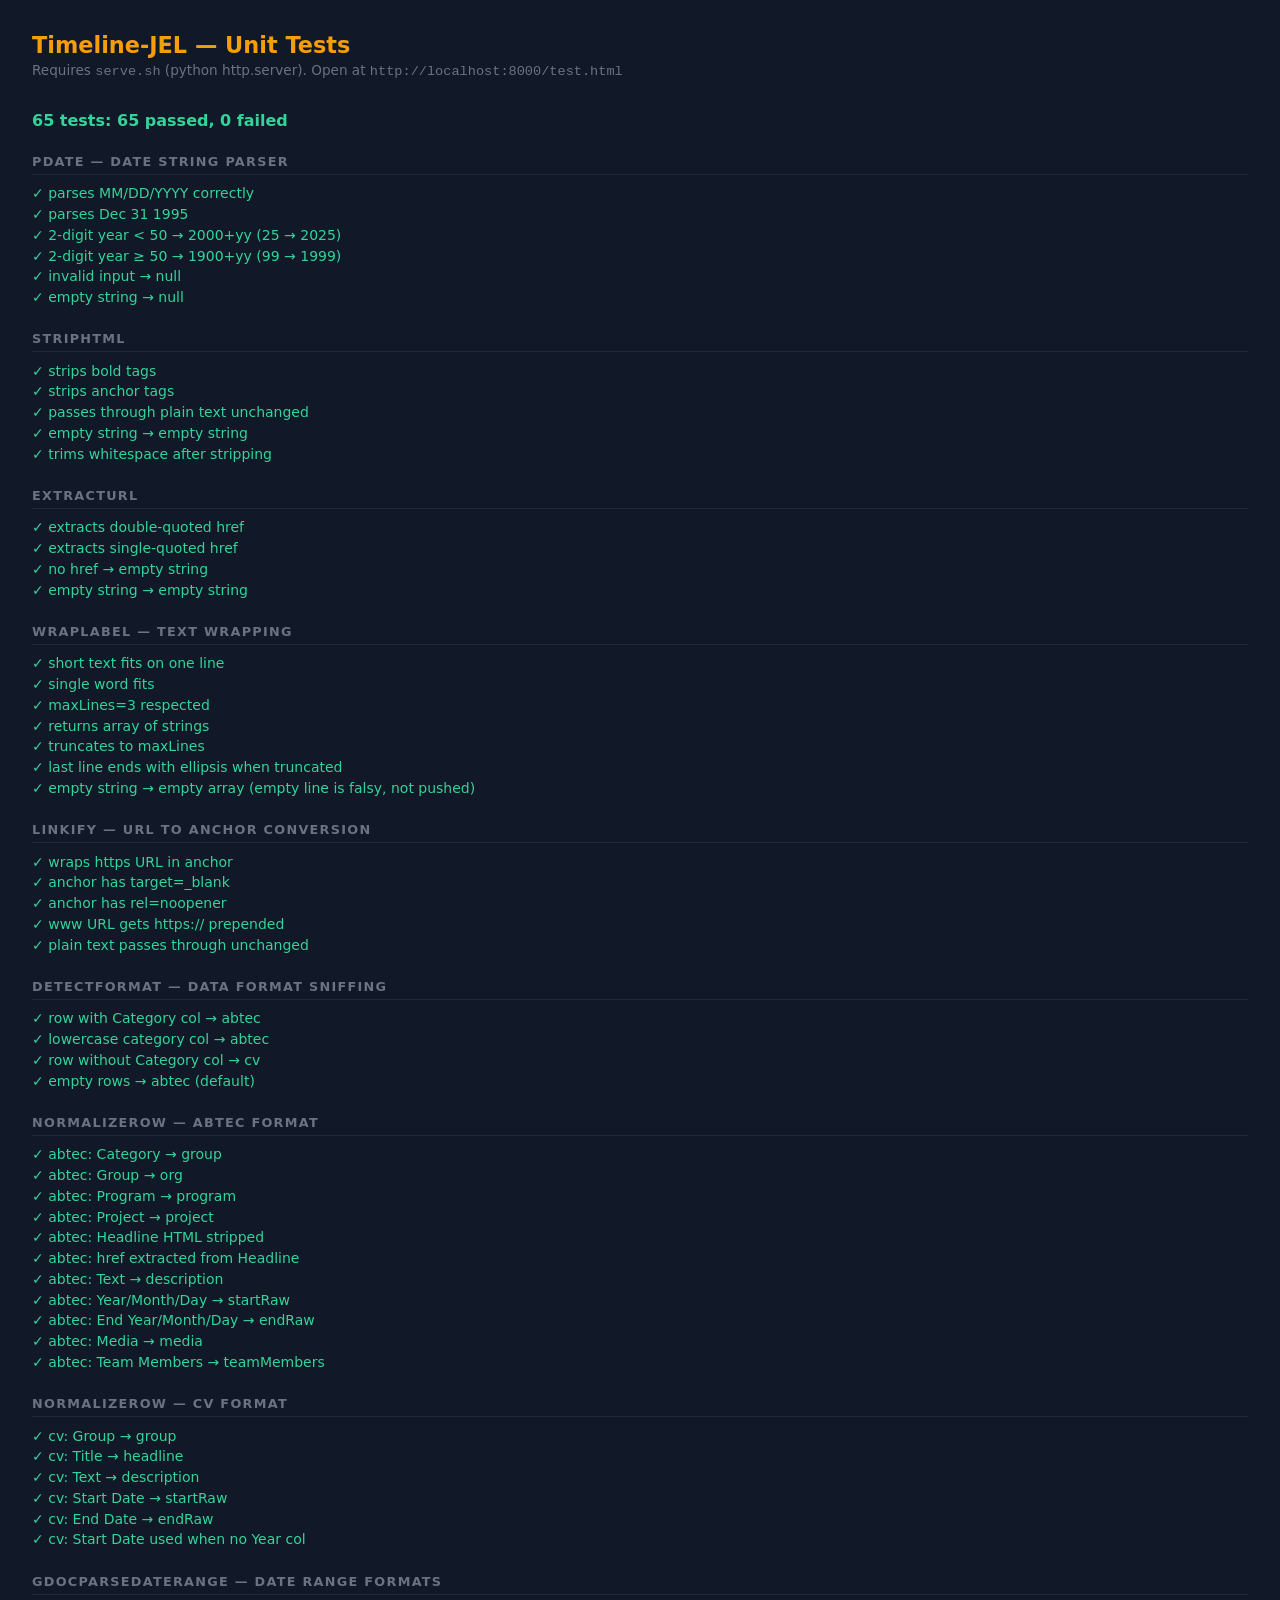
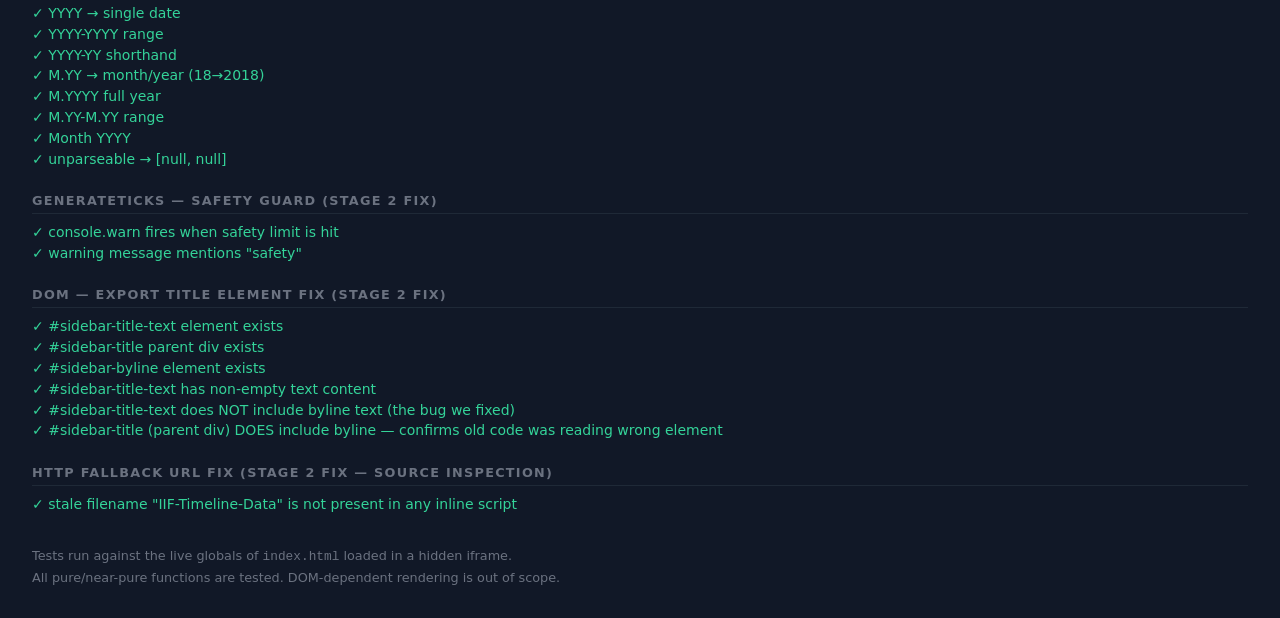
==== test.html @ da930ca3 "Add unit test suite (test.html) — 65 tests, all passing Tests cover: pDate, stripHtml, extractUrl, w" ====
<!DOCTYPE html>
<html lang="en">
<head>
<meta charset="UTF-8">
<meta name="viewport" content="width=device-width, initial-scale=1.0">
<title>Timeline-JEL Tests</title>
<style>
* { box-sizing: border-box; margin: 0; padding: 0; }
body { font-family: system-ui, sans-serif; background: #111827; color: #e5e7eb; padding: 2rem; }
h1 { font-size: 1.4rem; color: #f59e0b; margin-bottom: 0.25rem; }
.subtitle { font-size: 0.85rem; color: #6b7280; margin-bottom: 2rem; }
#status { font-size: 1rem; color: #9ca3af; margin-bottom: 1.5rem; }
#status.done-pass { color: #34d399; font-weight: 600; }
#status.done-fail { color: #f87171; font-weight: 600; }

h2 { font-size: 0.8rem; text-transform: uppercase; letter-spacing: 0.1em;
     color: #6b7280; margin: 1.5rem 0 0.5rem; border-bottom: 1px solid #1f2937; padding-bottom: 0.3rem; }

.pass { color: #34d399; font-size: 0.875rem; padding: 0.15rem 0; }
.pass::before { content: '✓  '; }
.fail { color: #f87171; font-size: 0.875rem; padding: 0.15rem 0; font-weight: 600; }
.fail::before { content: '✗  '; }
.fail-detail { color: #fca5a5; font-size: 0.775rem; padding: 0.1rem 0 0.1rem 1.5rem; font-family: monospace; }

#note { font-size: 0.8rem; color: #6b7280; margin-top: 2rem; line-height: 1.6; }
</style>
</head>
<body>
<h1>Timeline-JEL — Unit Tests</h1>
<p class="subtitle">Requires <code>serve.sh</code> (python http.server). Open at <code>http://localhost:8000/test.html</code></p>
<div id="status">Loading app in iframe…</div>
<div id="results"></div>
<p id="note">
  Tests run against the live globals of <code>index.html</code> loaded in a hidden iframe.<br>
  All pure/near-pure functions are tested. DOM-dependent rendering is out of scope.
</p>

<!-- Hidden iframe: loads the full app so we can call its global functions -->
<iframe id="app-frame" src="index.html" style="display:none" title="app under test"></iframe>

<script>
// ── Test runner ────────────────────────────────────────────────────────────

let passed = 0, failed = 0;
const results = document.getElementById('results');
const statusEl = document.getElementById('status');
let currentSection = null;

function section(title) {
  const el = document.createElement('h2');
  el.textContent = title;
  results.appendChild(el);
  currentSection = title;
}

function pass(label) {
  passed++;
  const el = document.createElement('div');
  el.className = 'pass';
  el.textContent = label;
  results.appendChild(el);
}

function fail(label, got, expected) {
  failed++;
  const el = document.createElement('div');
  el.className = 'fail';
  el.textContent = label;
  results.appendChild(el);
  if (got !== undefined || expected !== undefined) {
    const detail = document.createElement('div');
    detail.className = 'fail-detail';
    detail.textContent = `got: ${JSON.stringify(got)}   expected: ${JSON.stringify(expected)}`;
    results.appendChild(detail);
  }
}

function assert(condition, label, got, expected) {
  if (condition) pass(label);
  else fail(label, got, expected);
}

function eq(a, b) {
  return JSON.stringify(a) === JSON.stringify(b);
}

// ── Tests ─────────────────────────────────────────────────────────────────

function runTests(fw) {
  // const-declared functions don't attach to window; retrieve via eval in iframe scope
  const stripHtml  = fw.eval('stripHtml');
  const extractUrl = fw.eval('extractUrl');

  // ── pDate ───────────────────────────────────────────────────────────────
  section('pDate — date string parser');

  let d;

  d = fw.pDate('1/15/2020');
  assert(d instanceof fw.Date && d.getFullYear() === 2020 && d.getMonth() === 0 && d.getDate() === 15,
    'parses MM/DD/YYYY correctly', [d?.getFullYear(), d?.getMonth(), d?.getDate()], [2020, 0, 15]);

  d = fw.pDate('12/31/1995');
  assert(d instanceof fw.Date && d.getFullYear() === 1995 && d.getMonth() === 11 && d.getDate() === 31,
    'parses Dec 31 1995', [d?.getFullYear(), d?.getMonth(), d?.getDate()], [1995, 11, 31]);

  d = fw.pDate('3/5/25');
  assert(d instanceof fw.Date && d.getFullYear() === 2025,
    '2-digit year < 50 → 2000+yy (25 → 2025)', d?.getFullYear(), 2025);

  d = fw.pDate('3/5/99');
  assert(d instanceof fw.Date && d.getFullYear() === 1999,
    '2-digit year ≥ 50 → 1900+yy (99 → 1999)', d?.getFullYear(), 1999);

  d = fw.pDate('not-a-date');
  assert(d === null, 'invalid input → null', d, null);

  d = fw.pDate('');
  assert(d === null, 'empty string → null', d, null);

  // ── stripHtml ────────────────────────────────────────────────────────────
  section('stripHtml');

  assert(stripHtml('<b>bold</b>') === 'bold',
    'strips bold tags', stripHtml('<b>bold</b>'), 'bold');

  assert(stripHtml('<a href="http://x.com">link</a>') === 'link',
    'strips anchor tags', stripHtml('<a href="http://x.com">link</a>'), 'link');

  assert(stripHtml('plain text') === 'plain text',
    'passes through plain text unchanged');

  assert(stripHtml('') === '',
    'empty string → empty string');

  assert(stripHtml('<p>  hello  </p>') === 'hello',
    'trims whitespace after stripping');

  // ── extractUrl ───────────────────────────────────────────────────────────
  section('extractUrl');

  assert(extractUrl('<a href="https://example.com">link</a>') === 'https://example.com',
    'extracts double-quoted href');

  assert(extractUrl("<a href='https://example.org'>link</a>") === 'https://example.org',
    'extracts single-quoted href');

  assert(extractUrl('plain text no link') === '',
    'no href → empty string');

  assert(extractUrl('') === '',
    'empty string → empty string');

  // ── wrapLabel ────────────────────────────────────────────────────────────
  section('wrapLabel — text wrapping');

  assert(eq(fw.wrapLabel('Hello World', 20, 3), ['Hello World']),
    'short text fits on one line');

  assert(eq(fw.wrapLabel('Hello', 10, 3), ['Hello']),
    'single word fits');

  let lines = fw.wrapLabel('one two three four', 7, 3);
  assert(lines.length <= 3, 'maxLines=3 respected');
  assert(typeof lines[0] === 'string', 'returns array of strings');

  // 3-word string, tight maxChars — forces wrap at maxLines and adds ellipsis
  lines = fw.wrapLabel('a b c d e f', 3, 2);
  assert(lines.length === 2, 'truncates to maxLines');
  assert(lines[lines.length - 1].endsWith('…'), 'last line ends with ellipsis when truncated',
    lines[lines.length - 1], '(should end with …)');

  assert(eq(fw.wrapLabel('', 10, 3), []),
    'empty string → empty array (empty line is falsy, not pushed)');

  // ── linkify ──────────────────────────────────────────────────────────────
  section('linkify — URL to anchor conversion');

  let linked;

  linked = fw.linkify('see https://example.com here');
  assert(linked.includes('<a href="https://example.com"'), 'wraps https URL in anchor');
  assert(linked.includes('target="_blank"'), 'anchor has target=_blank');
  assert(linked.includes('rel="noopener"'), 'anchor has rel=noopener');

  linked = fw.linkify('visit www.example.com today');
  assert(linked.includes('<a href="https://www.example.com"'), 'www URL gets https:// prepended');

  linked = fw.linkify('no links here at all');
  assert(linked === 'no links here at all', 'plain text passes through unchanged');

  // ── detectFormat ─────────────────────────────────────────────────────────
  section('detectFormat — data format sniffing');

  assert(fw.detectFormat([{ Category: 'Research', Group: 'AbTeC' }]) === 'abtec',
    'row with Category col → abtec');

  assert(fw.detectFormat([{ category: 'Art' }]) === 'abtec',
    'lowercase category col → abtec');

  assert(fw.detectFormat([{ Title: 'Paper', Group: 'RC' }]) === 'cv',
    'row without Category col → cv');

  assert(fw.detectFormat([]) === 'abtec',
    'empty rows → abtec (default)');

  // ── normalizeRow (abtec) ─────────────────────────────────────────────────
  section('normalizeRow — abtec format');

  const abtecRow = {
    Category:   'Art & Technology',
    Group:      'AbTeC',
    Program:    'SSHRC',
    Project:    'PoEMM',
    Headline:   '<a href="https://poemm.net">PoEMM Launch</a>',
    Text:       'A series of poems',
    Year:       '2012',
    Month:      '6',
    Day:        '15',
    'End Year': '2014',
    'End Month':'12',
    'End Day':  '31',
    Media:      'https://youtube.com/watch?v=abc',
    'Team Members': 'PI: Jason Lewis; RA: Bruno Nadeau',
  };
  const aN = fw.normalizeRow(abtecRow, 'abtec');

  assert(aN.group === 'Art & Technology', 'abtec: Category → group', aN.group, 'Art & Technology');
  assert(aN.org   === 'AbTeC',            'abtec: Group → org',     aN.org,   'AbTeC');
  assert(aN.program === 'SSHRC',          'abtec: Program → program', aN.program, 'SSHRC');
  assert(aN.project === 'PoEMM',          'abtec: Project → project', aN.project, 'PoEMM');
  assert(aN.headline === 'PoEMM Launch',  'abtec: Headline HTML stripped', aN.headline, 'PoEMM Launch');
  assert(aN.headlineUrl === 'https://poemm.net', 'abtec: href extracted from Headline', aN.headlineUrl, 'https://poemm.net');
  assert(aN.description === 'A series of poems', 'abtec: Text → description', aN.description, 'A series of poems');
  assert(aN.startRaw === '6/15/2012',  'abtec: Year/Month/Day → startRaw', aN.startRaw, '6/15/2012');
  assert(aN.endRaw   === '12/31/2014', 'abtec: End Year/Month/Day → endRaw', aN.endRaw, '12/31/2014');
  assert(aN.media === 'https://youtube.com/watch?v=abc', 'abtec: Media → media', aN.media, 'https://youtube.com/watch?v=abc');
  assert(aN.teamMembers === 'PI: Jason Lewis; RA: Bruno Nadeau', 'abtec: Team Members → teamMembers');

  // ── normalizeRow (cv) ────────────────────────────────────────────────────
  section('normalizeRow — cv format');

  const cvRow = {
    Group:  'Research-Creation',
    Title:  'My Paper',
    Text:   'An abstract',
    'Start Date': '3/1/2018',
    'End Date':   '3/15/2018',
  };
  const cN = fw.normalizeRow(cvRow, 'cv');

  assert(cN.group === 'Research-Creation', 'cv: Group → group',    cN.group, 'Research-Creation');
  assert(cN.headline === 'My Paper',       'cv: Title → headline', cN.headline, 'My Paper');
  assert(cN.description === 'An abstract', 'cv: Text → description', cN.description, 'An abstract');
  assert(cN.startRaw === '3/1/2018',  'cv: Start Date → startRaw', cN.startRaw, '3/1/2018');
  assert(cN.endRaw   === '3/15/2018', 'cv: End Date → endRaw',     cN.endRaw, '3/15/2018');

  // missing Year col: should fall through to Start Date
  const cvRow2 = { Group: 'Teaching', Title: 'Course', 'Start Date': '9/1/2019' };
  const cN2 = fw.normalizeRow(cvRow2, 'cv');
  assert(cN2.startRaw === '9/1/2019', 'cv: Start Date used when no Year col');

  // ── gdocParseDateRange ───────────────────────────────────────────────────
  section('gdocParseDateRange — date range formats');

  let dr;

  dr = fw.gdocParseDateRange('2020');
  assert(eq(dr, ['01/01/2020', '01/01/2020']), 'YYYY → single date', dr, ['01/01/2020', '01/01/2020']);

  dr = fw.gdocParseDateRange('2019-2021');
  assert(eq(dr, ['01/01/2019', '01/01/2021']), 'YYYY-YYYY range', dr, ['01/01/2019', '01/01/2021']);

  dr = fw.gdocParseDateRange('2019-21');
  assert(eq(dr, ['01/01/2019', '06/30/2021']), 'YYYY-YY shorthand', dr, ['01/01/2019', '06/30/2021']);

  dr = fw.gdocParseDateRange('9.18');
  assert(eq(dr, ['09/01/2018', '09/01/2018']), 'M.YY → month/year (18→2018)', dr, ['09/01/2018', '09/01/2018']);

  dr = fw.gdocParseDateRange('9.2018');
  assert(eq(dr, ['09/01/2018', '09/01/2018']), 'M.YYYY full year', dr, ['09/01/2018', '09/01/2018']);

  dr = fw.gdocParseDateRange('9.18-12.20');
  assert(eq(dr, ['09/01/2018', '12/01/2020']), 'M.YY-M.YY range', dr, ['09/01/2018', '12/01/2020']);

  dr = fw.gdocParseDateRange('January 2020');
  assert(eq(dr, ['01/01/2020', '01/01/2020']), 'Month YYYY', dr, ['01/01/2020', '01/01/2020']);

  dr = fw.gdocParseDateRange('garbage-xyz-!!');
  assert(eq(dr, [null, null]), 'unparseable → [null, null]', dr, [null, null]);

  // ── generateTicks safety guard ───────────────────────────────────────────
  section('generateTicks — safety guard (Stage 2 fix)');

  const warns = [];
  const origWarn = fw.console.warn;
  fw.console.warn = (...args) => { warns.push(args.join(' ')); origWarn.apply(fw.console, args); };

  // addFn that never advances → will hit the 800-iteration limit
  const frozenFn = d => d;
  const start = new Date('2020-01-01').getTime();
  const end   = new Date('2020-12-31').getTime();
  fw.generateTicks(frozenFn, start, end);

  fw.console.warn = origWarn; // restore

  assert(warns.length > 0, 'console.warn fires when safety limit is hit');
  assert(warns[0].includes('safety'), 'warning message mentions "safety"', warns[0], '(should include "safety")');

  // ── DOM — export title fix (Stage 2 fix) ─────────────────────────────────
  section('DOM — export title element fix (Stage 2 fix)');

  const titleTextEl  = fw.document.getElementById('sidebar-title-text');
  const titleDivEl   = fw.document.getElementById('sidebar-title');
  const bylineEl     = fw.document.getElementById('sidebar-byline');

  assert(titleTextEl !== null, '#sidebar-title-text element exists');
  assert(titleDivEl  !== null, '#sidebar-title parent div exists');
  assert(bylineEl    !== null, '#sidebar-byline element exists');

  const titleOnly  = titleTextEl?.textContent?.trim() ?? '';
  const titleFull  = titleDivEl?.textContent?.trim() ?? '';
  const bylineText = bylineEl?.textContent?.trim() ?? '';

  assert(titleOnly.length > 0, '#sidebar-title-text has non-empty text content', titleOnly, '(non-empty)');
  assert(!titleOnly.includes(bylineText) || bylineText === '',
    '#sidebar-title-text does NOT include byline text (the bug we fixed)',
    titleOnly, '(should not contain: ' + bylineText + ')');
  assert(titleFull.includes(bylineText),
    '#sidebar-title (parent div) DOES include byline — confirms old code was reading wrong element',
    titleFull, '(should contain: ' + bylineText + ')');

  // ── HTTP fallback URL (Stage 2 fix — checked in source) ─────────────────
  section('HTTP fallback URL fix (Stage 2 fix — source inspection)');

  // We can't trigger the fetch without a matching xlsx file, but we can verify
  // the stale filename is gone by inspecting the page's own script source.
  const scripts = Array.from(fw.document.querySelectorAll('script'));
  const inlineScript = scripts.find(s => s.textContent.includes('IIF-Timeline-Data'));
  assert(inlineScript === undefined,
    'stale filename "IIF-Timeline-Data" is not present in any inline script',
    inlineScript ? 'FOUND (bug still present)' : undefined, undefined);

  // ── Summary ───────────────────────────────────────────────────────────────
  const total = passed + failed;
  statusEl.textContent = `${total} tests: ${passed} passed, ${failed} failed`;
  statusEl.className = failed > 0 ? 'done-fail' : 'done-pass';
}

// ── Boot ──────────────────────────────────────────────────────────────────
document.getElementById('app-frame').addEventListener('load', () => {
  const fw = document.getElementById('app-frame').contentWindow;
  try {
    runTests(fw);
  } catch (err) {
    statusEl.textContent = 'Test runner error: ' + err.message;
    statusEl.className = 'done-fail';
    const el = document.createElement('div');
    el.className = 'fail';
    el.textContent = 'Unexpected error: ' + err.message;
    results.appendChild(el);
    console.error(err);
  }
});
</script>
</body>
</html>
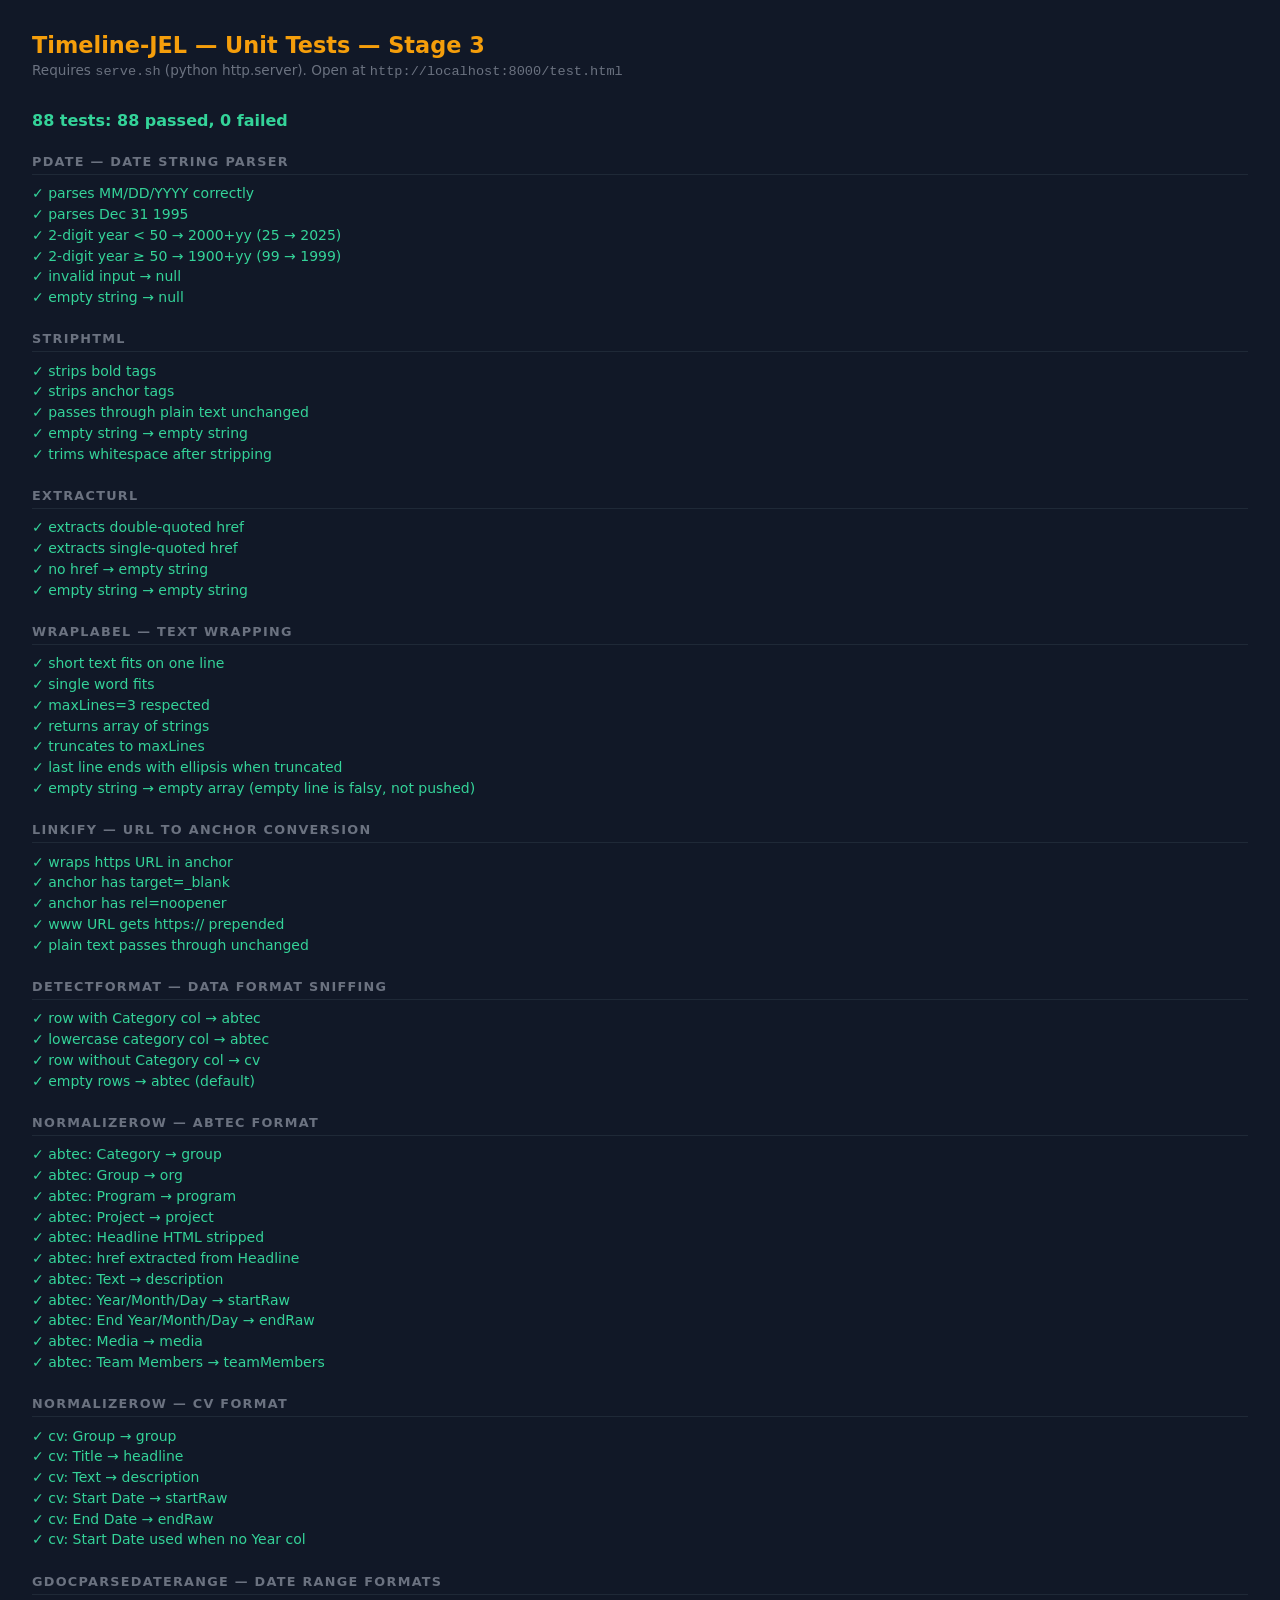
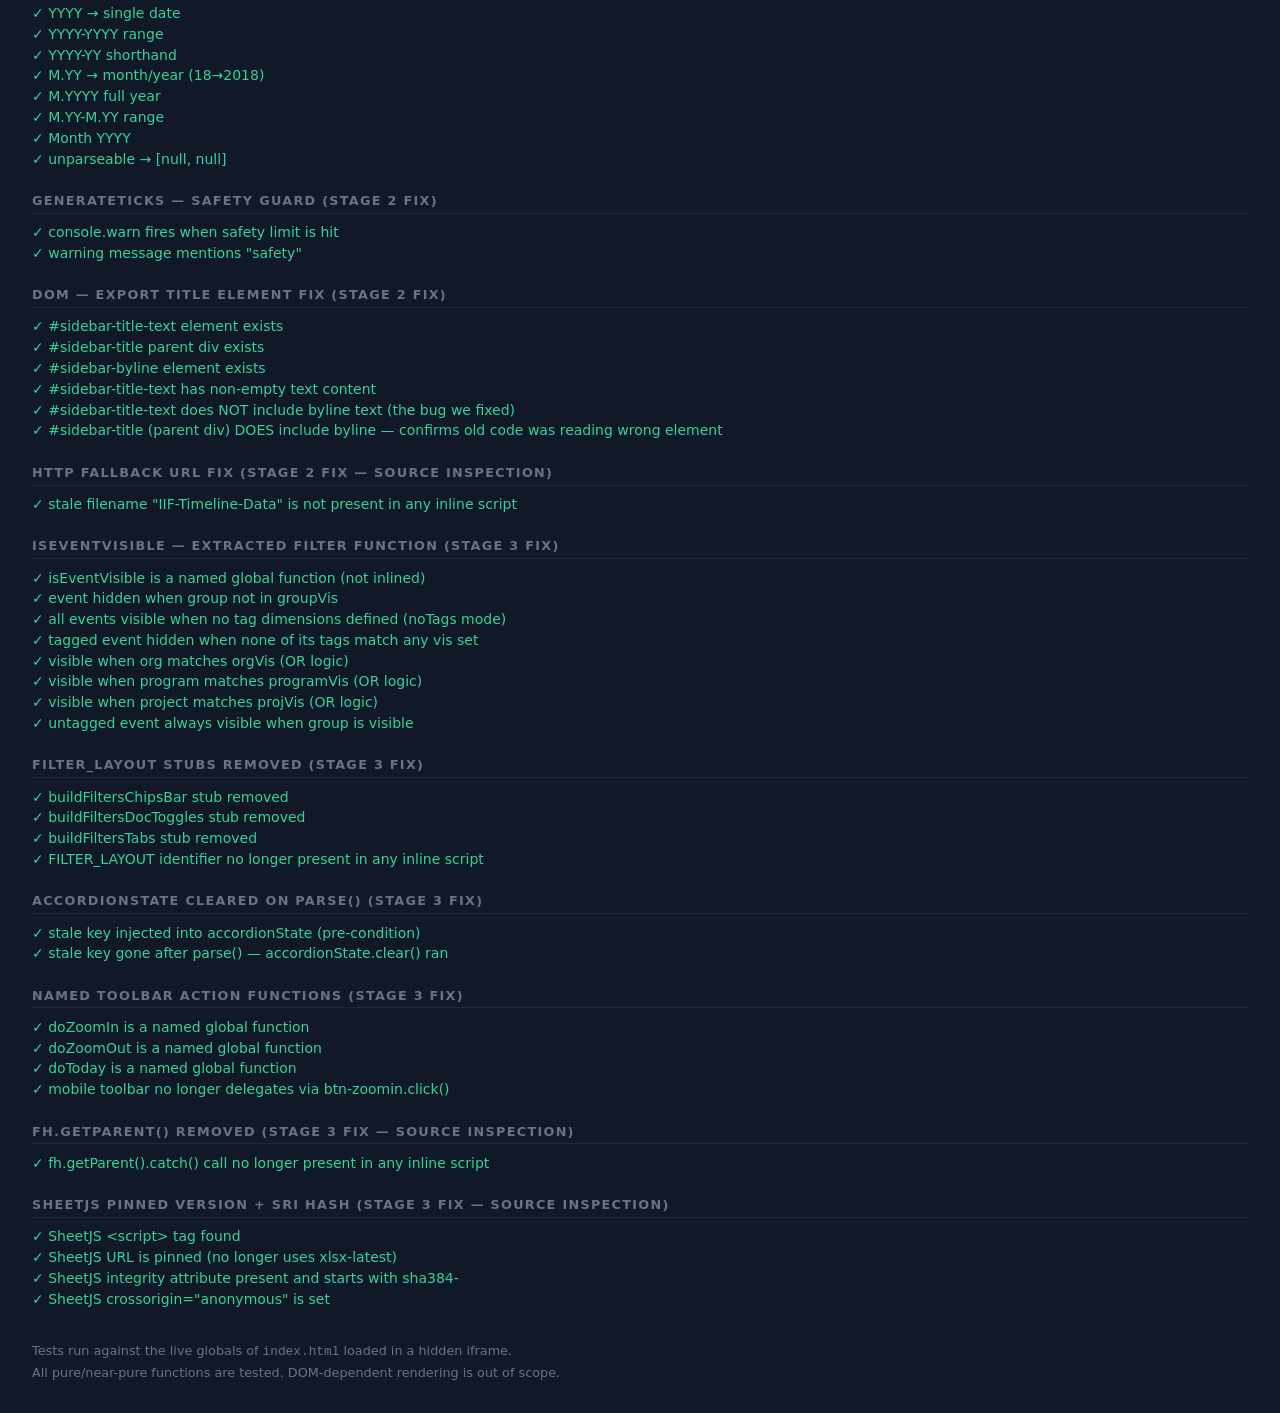
==== commit b575b873: "Apply Stage 3 refactor fixes — 6 items, 88 tests all passing - #7  Extract isEventVisible() — replac" ====
--- a/test.html
+++ b/test.html
@@ -3,7 +3,7 @@
 <head>
 <meta charset="UTF-8">
 <meta name="viewport" content="width=device-width, initial-scale=1.0">
-<title>Timeline-JEL Tests</title>
+<title>Timeline-JEL — Unit Tests — Stage 3</title>
 <style>
 * { box-sizing: border-box; margin: 0; padding: 0; }
 body { font-family: system-ui, sans-serif; background: #111827; color: #e5e7eb; padding: 2rem; }
@@ -26,7 +26,7 @@
 </style>
 </head>
 <body>
-<h1>Timeline-JEL — Unit Tests</h1>
+<h1>Timeline-JEL — Unit Tests — Stage 3</h1>
 <p class="subtitle">Requires <code>serve.sh</code> (python http.server). Open at <code>http://localhost:8000/test.html</code></p>
 <div id="status">Loading app in iframe…</div>
 <div id="results"></div>
@@ -340,6 +340,119 @@
   assert(inlineScript === undefined,
     'stale filename "IIF-Timeline-Data" is not present in any inline script',
     inlineScript ? 'FOUND (bug still present)' : undefined, undefined);
+
+  // ── Stage 3: isEventVisible() (#7) ───────────────────────────────────────
+  section('isEventVisible — extracted filter function (Stage 3 fix)');
+
+  // isEventVisible is a function declaration → lives on fw directly
+  assert(typeof fw.isEventVisible === 'function',
+    'isEventVisible is a named global function (not inlined)');
+
+  // module-level `let` vars aren't on window; use fw.eval() to read/write them,
+  // and stash originals on fw as temp window properties so we can restore later.
+  fw.__s3gv = fw.eval('groupVis');
+  fw.__s3ov = fw.eval('orgVis');
+  fw.__s3pv = fw.eval('programVis');
+  fw.__s3jv = fw.eval('projVis');
+  fw.__s3or = fw.eval('orgs');
+  fw.__s3pr = fw.eval('programs');
+  fw.__s3pj = fw.eval('projects');
+
+  // test 1: group not in groupVis → hidden
+  fw.eval(`groupVis = new Set(['Other']); orgs = []; programs = []; projects = []`);
+  assert(fw.isEventVisible({ group: 'Art', org: '', program: '', project: '' }) === false,
+    'event hidden when group not in groupVis');
+
+  // test 2: noTags mode (no dimension arrays) → visible
+  fw.eval(`groupVis = new Set(['Art']); orgs = []; programs = []; projects = []`);
+  assert(fw.isEventVisible({ group: 'Art', org: '', program: '', project: '' }) === true,
+    'all events visible when no tag dimensions defined (noTags mode)');
+
+  // test 3: tagged event, no matching vis entry → hidden
+  fw.eval(`groupVis = new Set(['Art']); orgVis = new Set(['X']); programVis = new Set(['X']); projVis = new Set(['X']); orgs = ['AbTeC']; programs = ['SSHRC']; projects = ['PoEMM']`);
+  assert(fw.isEventVisible({ group: 'Art', org: 'AbTeC', program: 'SSHRC', project: 'PoEMM' }) === false,
+    'tagged event hidden when none of its tags match any vis set');
+
+  // test 4: org matches → visible (OR logic)
+  fw.eval(`groupVis = new Set(['Art']); orgVis = new Set(['AbTeC']); programVis = new Set(); projVis = new Set(); orgs = ['AbTeC']; programs = ['SSHRC']; projects = ['PoEMM']`);
+  assert(fw.isEventVisible({ group: 'Art', org: 'AbTeC', program: 'SSHRC', project: 'PoEMM' }) === true,
+    'visible when org matches orgVis (OR logic)');
+
+  // test 5: program matches → visible (OR logic)
+  fw.eval(`groupVis = new Set(['Art']); orgVis = new Set(); programVis = new Set(['SSHRC']); projVis = new Set(); orgs = ['AbTeC']; programs = ['SSHRC']; projects = ['PoEMM']`);
+  assert(fw.isEventVisible({ group: 'Art', org: 'AbTeC', program: 'SSHRC', project: 'PoEMM' }) === true,
+    'visible when program matches programVis (OR logic)');
+
+  // test 6: project matches → visible (OR logic)
+  fw.eval(`groupVis = new Set(['Art']); orgVis = new Set(); programVis = new Set(); projVis = new Set(['PoEMM']); orgs = ['AbTeC']; programs = ['SSHRC']; projects = ['PoEMM']`);
+  assert(fw.isEventVisible({ group: 'Art', org: 'AbTeC', program: 'SSHRC', project: 'PoEMM' }) === true,
+    'visible when project matches projVis (OR logic)');
+
+  // test 7: untagged event in tagged context → always visible
+  fw.eval(`groupVis = new Set(['Art']); orgVis = new Set(); programVis = new Set(); projVis = new Set(); orgs = ['AbTeC']; programs = []; projects = []`);
+  assert(fw.isEventVisible({ group: 'Art', org: '', program: '', project: '' }) === true,
+    'untagged event always visible when group is visible');
+
+  // restore original module state
+  fw.eval(`groupVis = window.__s3gv; orgVis = window.__s3ov; programVis = window.__s3pv; projVis = window.__s3jv; orgs = window.__s3or; programs = window.__s3pr; projects = window.__s3pj`);
+
+  // ── Stage 3: FILTER_LAYOUT stubs removed (#9) ────────────────────────────
+  section('FILTER_LAYOUT stubs removed (Stage 3 fix)');
+
+  // Stub functions were function declarations → would be on fw if present
+  assert(typeof fw.buildFiltersChipsBar   === 'undefined', 'buildFiltersChipsBar stub removed');
+  assert(typeof fw.buildFiltersDocToggles === 'undefined', 'buildFiltersDocToggles stub removed');
+  assert(typeof fw.buildFiltersTabs       === 'undefined', 'buildFiltersTabs stub removed');
+
+  // FILTER_LAYOUT was a let variable → not on fw, so verify via source inspection
+  const s3scripts = Array.from(fw.document.querySelectorAll('script:not([src])'));
+  const hasFilterLayout = s3scripts.some(s => /\bFILTER_LAYOUT\b/.test(s.textContent));
+  assert(!hasFilterLayout, 'FILTER_LAYOUT identifier no longer present in any inline script');
+
+  // ── Stage 3: accordionState cleared on reload (#8) ───────────────────────
+  section('accordionState cleared on parse() (Stage 3 fix)');
+
+  // accordionState is a `let` Map → use fw.eval() to get the live reference
+  const acc = fw.eval('accordionState');
+  acc.set('__stale_key__', true);
+  assert(acc.has('__stale_key__'), 'stale key injected into accordionState (pre-condition)');
+
+  // parse() calls accordionState.clear() — mutates the same Map in place
+  fw.parse([{ Category: 'Test', Year: '2020', Month: '1', Day: '1', Headline: 'T' }]);
+  assert(!acc.has('__stale_key__'), 'stale key gone after parse() — accordionState.clear() ran');
+
+  // ── Stage 3: named toolbar action functions (#10) ─────────────────────────
+  section('Named toolbar action functions (Stage 3 fix)');
+
+  // All three are function declarations → present on fw
+  assert(typeof fw.doZoomIn  === 'function', 'doZoomIn is a named global function');
+  assert(typeof fw.doZoomOut === 'function', 'doZoomOut is a named global function');
+  assert(typeof fw.doToday   === 'function', 'doToday is a named global function');
+
+  // Verify mobile toolbar no longer delegates via .click() — source inspection
+  const hasMobClick = s3scripts.some(s => s.textContent.includes("getElementById('btn-zoomin').click()"));
+  assert(!hasMobClick, 'mobile toolbar no longer delegates via btn-zoomin.click()');
+
+  // ── Stage 3: fh.getParent() removed (#4) — source inspection ─────────────
+  section('fh.getParent() removed (Stage 3 fix — source inspection)');
+
+  const hasGetParent = s3scripts.some(s => s.textContent.includes('getParent().catch('));
+  assert(!hasGetParent, 'fh.getParent().catch() call no longer present in any inline script');
+
+  // ── Stage 3: SheetJS pinned + SRI hash (#14) — DOM inspection ────────────
+  section('SheetJS pinned version + SRI hash (Stage 3 fix — source inspection)');
+
+  const sheetjsScript = Array.from(fw.document.querySelectorAll('script[src]'))
+    .find(s => s.src.includes('sheetjs') || s.src.includes('xlsx'));
+
+  assert(sheetjsScript != null, 'SheetJS <script> tag found');
+  assert(sheetjsScript != null && !sheetjsScript.src.includes('xlsx-latest'),
+    'SheetJS URL is pinned (no longer uses xlsx-latest)', sheetjsScript?.src, '(should not contain xlsx-latest)');
+  assert(sheetjsScript != null && sheetjsScript.integrity.startsWith('sha384-'),
+    'SheetJS integrity attribute present and starts with sha384-',
+    sheetjsScript?.integrity, '(should start with sha384-)');
+  assert(sheetjsScript != null && sheetjsScript.crossOrigin === 'anonymous',
+    'SheetJS crossorigin="anonymous" is set', sheetjsScript?.crossOrigin, 'anonymous');
 
   // ── Summary ───────────────────────────────────────────────────────────────
   const total = passed + failed;
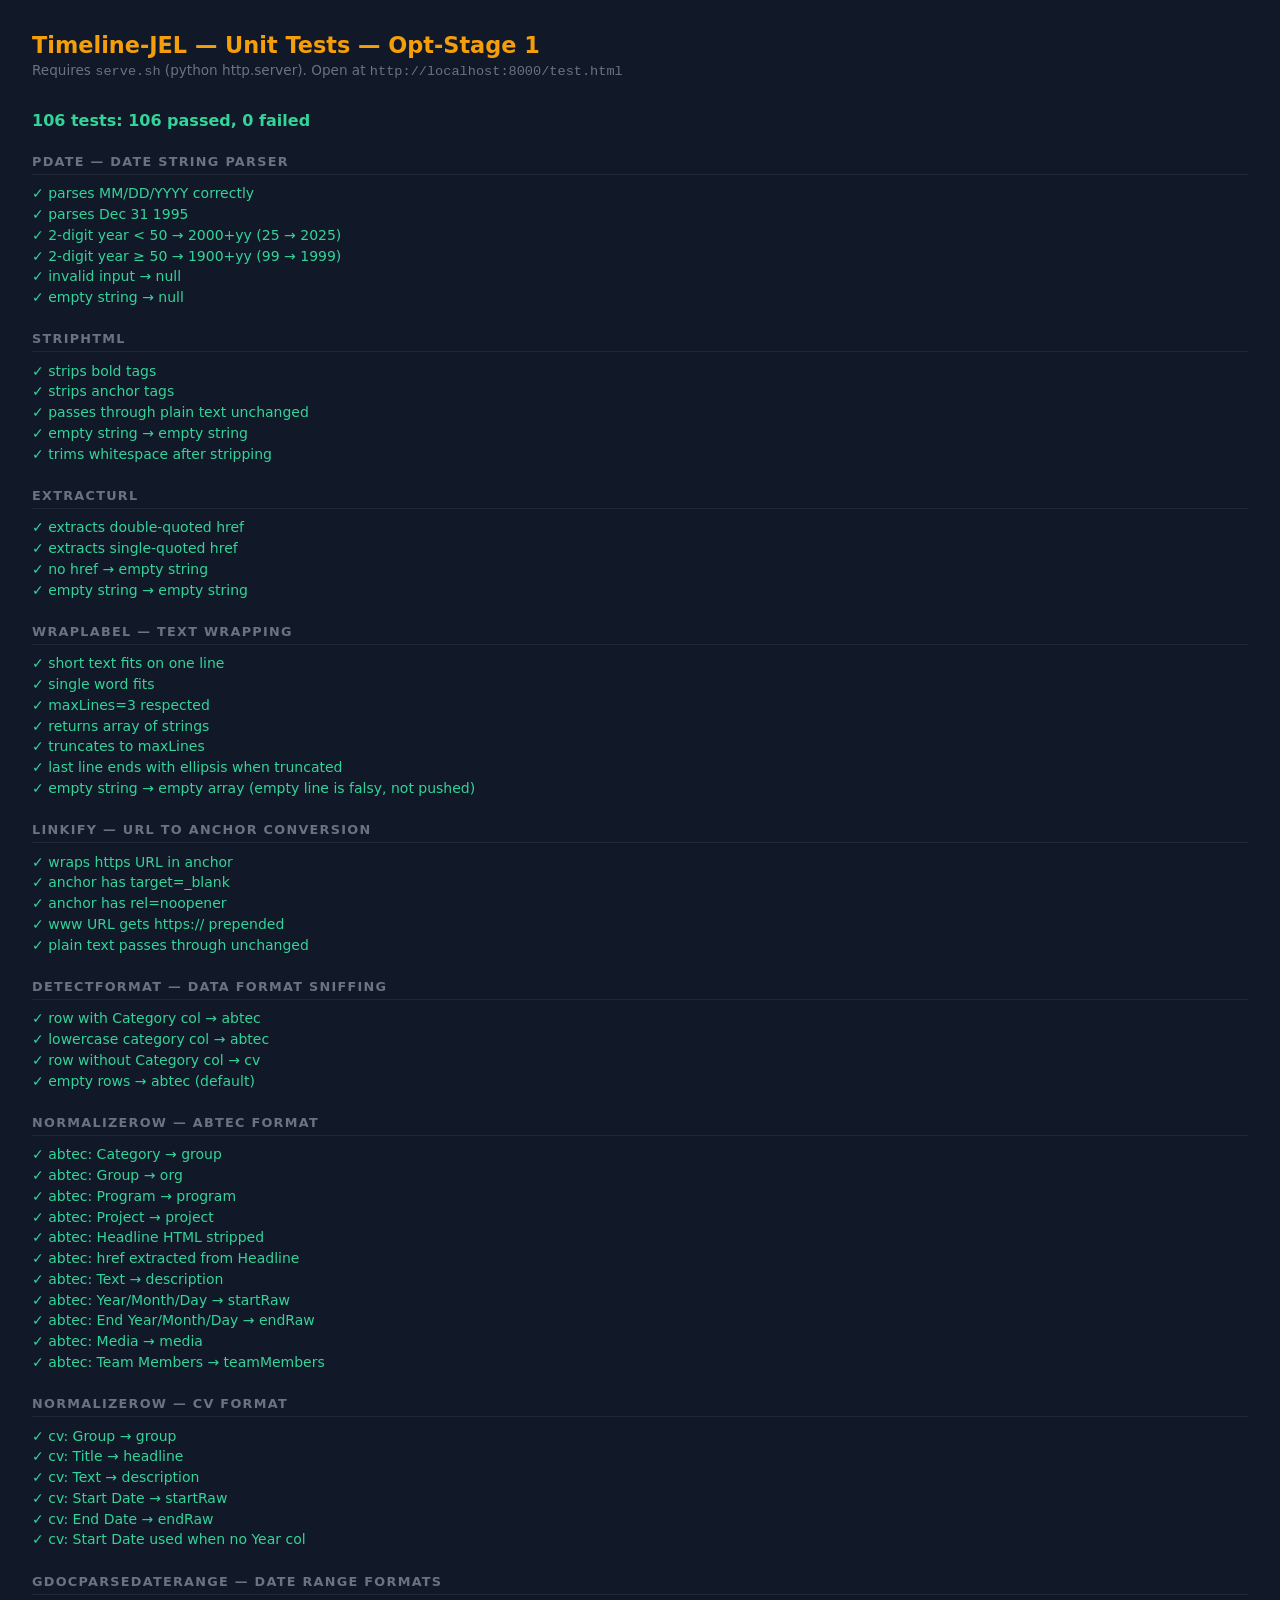
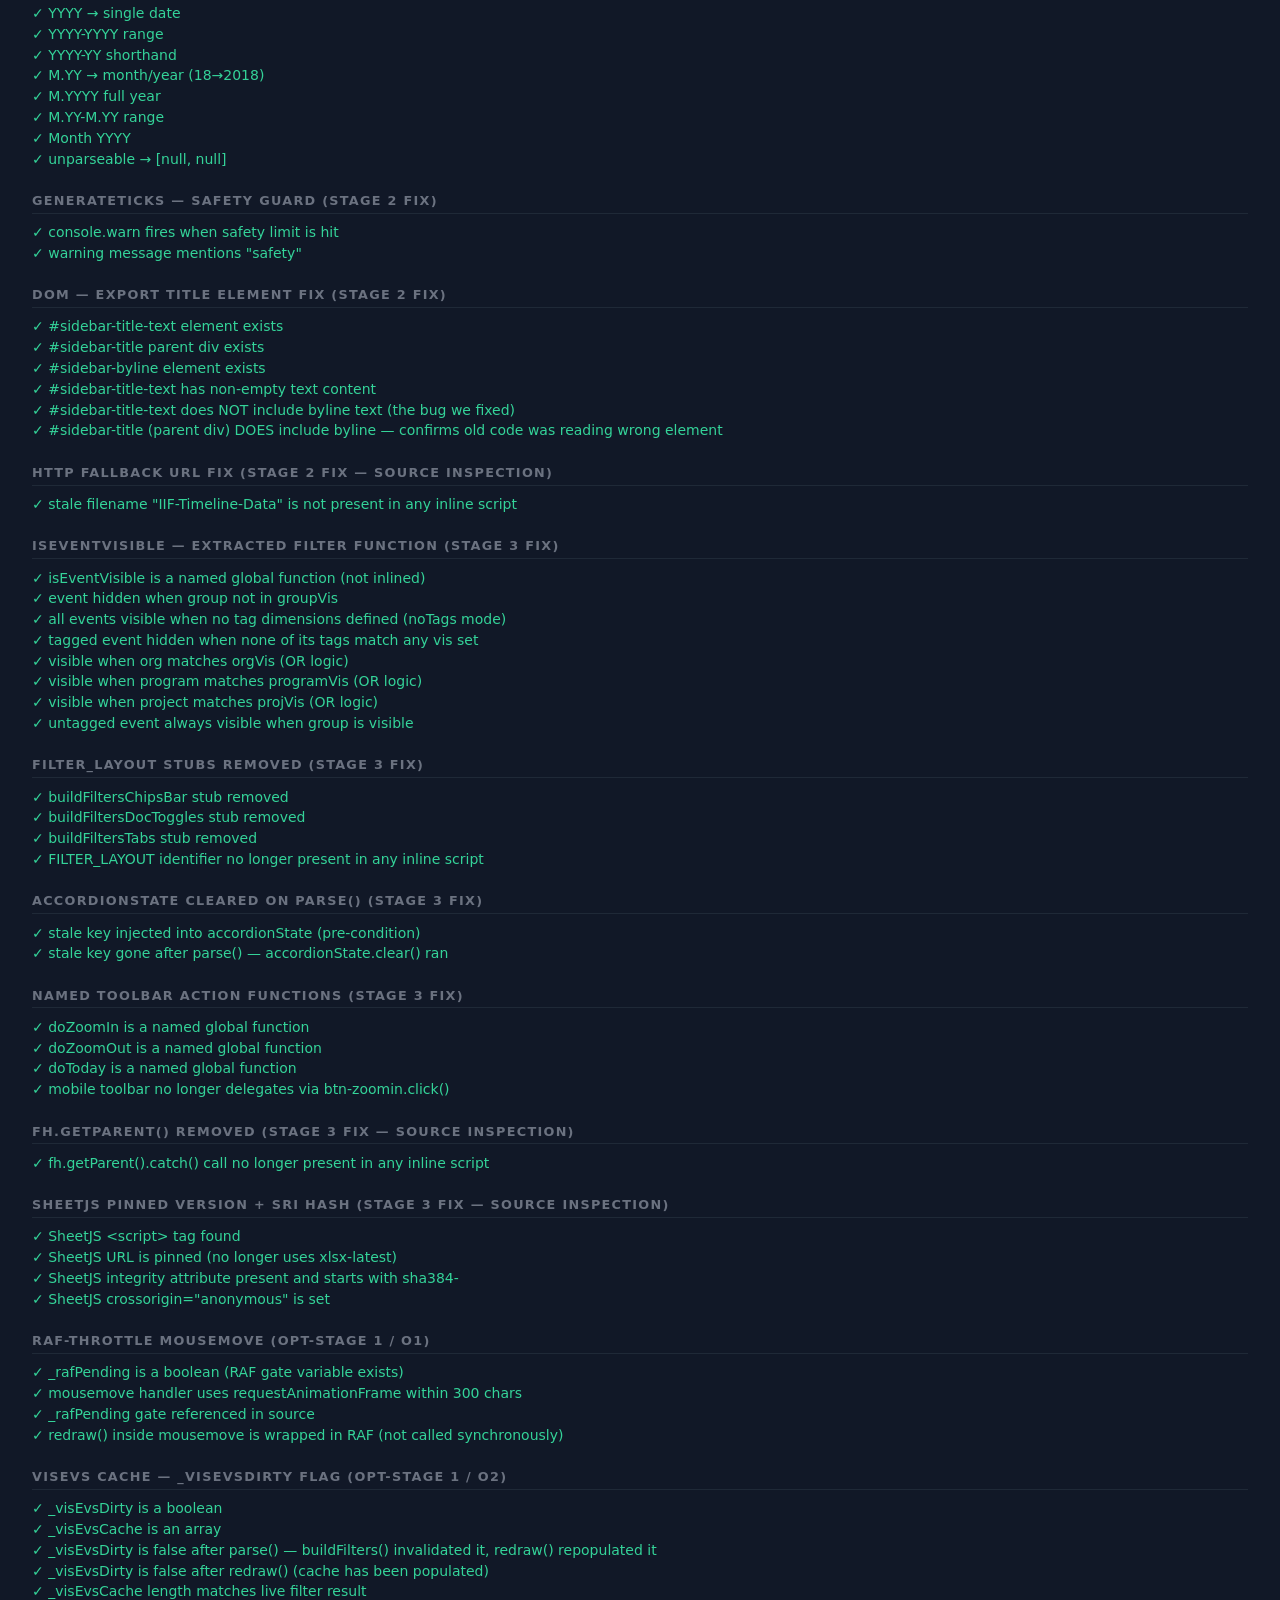
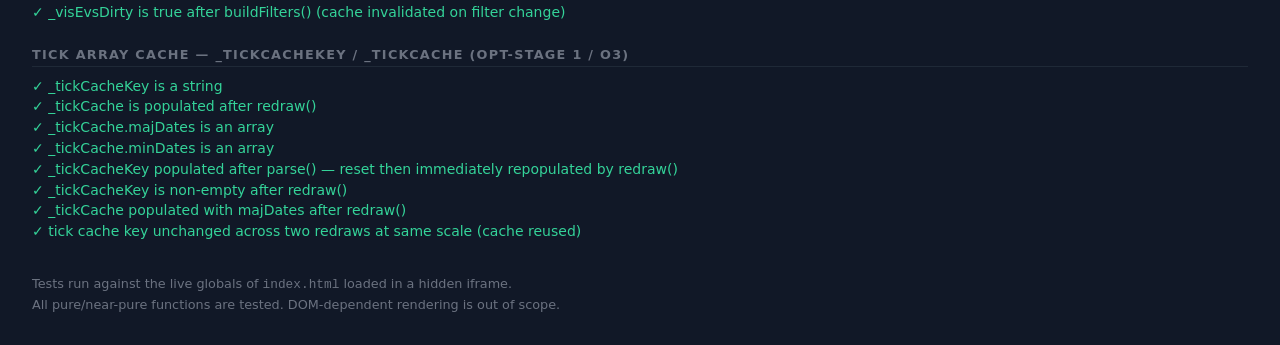
==== commit 41dd15e7: "Apply Opt-Stage 1 — three render performance optimizations - O1: RAF-throttle mousemove: at most one" ====
--- a/test.html
+++ b/test.html
@@ -3,7 +3,7 @@
 <head>
 <meta charset="UTF-8">
 <meta name="viewport" content="width=device-width, initial-scale=1.0">
-<title>Timeline-JEL — Unit Tests — Stage 3</title>
+<title>Timeline-JEL — Unit Tests — Opt-Stage 1</title>
 <style>
 * { box-sizing: border-box; margin: 0; padding: 0; }
 body { font-family: system-ui, sans-serif; background: #111827; color: #e5e7eb; padding: 2rem; }
@@ -26,7 +26,7 @@
 </style>
 </head>
 <body>
-<h1>Timeline-JEL — Unit Tests — Stage 3</h1>
+<h1>Timeline-JEL — Unit Tests — Opt-Stage 1</h1>
 <p class="subtitle">Requires <code>serve.sh</code> (python http.server). Open at <code>http://localhost:8000/test.html</code></p>
 <div id="status">Loading app in iframe…</div>
 <div id="results"></div>
@@ -453,6 +453,100 @@
     sheetjsScript?.integrity, '(should start with sha384-)');
   assert(sheetjsScript != null && sheetjsScript.crossOrigin === 'anonymous',
     'SheetJS crossorigin="anonymous" is set', sheetjsScript?.crossOrigin, 'anonymous');
+
+  // ── Opt-Stage 1: RAF gate variable exists (O1) ───────────────────────────
+  section('RAF-throttle mousemove (Opt-Stage 1 / O1)');
+
+  // _rafPending is a `let` variable — access via eval
+  const rafPendingType = typeof fw.eval('_rafPending');
+  assert(rafPendingType === 'boolean',
+    '_rafPending is a boolean (RAF gate variable exists)', rafPendingType, 'boolean');
+
+  // Source inspection: mousemove handler must use requestAnimationFrame
+  const s4scripts = Array.from(fw.document.querySelectorAll('script:not([src])'));
+  const mousemoveSrc = s4scripts.map(s => s.textContent).join('\n');
+
+  const hasRafInMousemove = /mousemove[\s\S]{0,300}requestAnimationFrame/.test(mousemoveSrc);
+  assert(hasRafInMousemove,
+    'mousemove handler uses requestAnimationFrame within 300 chars');
+
+  const hasRafGate = mousemoveSrc.includes('_rafPending');
+  assert(hasRafGate, '_rafPending gate referenced in source');
+
+  // Verify redraw() is NOT called directly inside mousemove (must go through RAF)
+  const mousemoveDirectRedraw = /mousemove[^}]{0,200}(?<!requestAnimationFrame\(\(\) => \{[^}]{0,50})redraw\(\)/.test(mousemoveSrc);
+  assert(!mousemoveDirectRedraw || hasRafInMousemove,
+    'redraw() inside mousemove is wrapped in RAF (not called synchronously)');
+
+  // ── Opt-Stage 1: visEvs cache (O2) ───────────────────────────────────────
+  section('visEvs cache — _visEvsDirty flag (Opt-Stage 1 / O2)');
+
+  // _visEvsDirty and _visEvsCache are `let` variables
+  const dirtyType = typeof fw.eval('_visEvsDirty');
+  assert(dirtyType === 'boolean',
+    '_visEvsDirty is a boolean', dirtyType, 'boolean');
+
+  const cacheType  = Array.isArray(fw.eval('_visEvsCache'));
+  assert(cacheType, '_visEvsCache is an array');
+
+  // parse() calls buildFilters() (sets dirty=true) then fitAll() → redraw() (sets dirty=false).
+  // By the time parse() returns, redraw() has already run — so dirty is false and cache is filled.
+  fw.parse([{ Category: 'Test', Year: '2020', Month: '1', Day: '1', Headline: 'T' }]);
+  assert(fw.eval('_visEvsDirty') === false,
+    '_visEvsDirty is false after parse() — buildFilters() invalidated it, redraw() repopulated it');
+
+  // After redraw(), _visEvsDirty should be false (cache populated)
+  fw.redraw();
+  assert(fw.eval('_visEvsDirty') === false,
+    '_visEvsDirty is false after redraw() (cache has been populated)');
+
+  // _visEvsCache should be an array matching the filtered events
+  const cachedLen = fw.eval('_visEvsCache').length;
+  const liveLen   = fw.eval('events.filter(isEventVisible)').length;
+  assert(cachedLen === liveLen,
+    '_visEvsCache length matches live filter result', cachedLen, liveLen);
+
+  // buildFilters() must set _visEvsDirty = true
+  fw.buildFilters();
+  assert(fw.eval('_visEvsDirty') === true,
+    '_visEvsDirty is true after buildFilters() (cache invalidated on filter change)');
+
+  // ── Opt-Stage 1: tick cache (O3) ─────────────────────────────────────────
+  section('Tick array cache — _tickCacheKey / _tickCache (Opt-Stage 1 / O3)');
+
+  const tickKeyType = typeof fw.eval('_tickCacheKey');
+  assert(tickKeyType === 'string',
+    '_tickCacheKey is a string', tickKeyType, 'string');
+
+  assert(fw.eval('_tickCache') !== null,
+    '_tickCache is populated after redraw()');
+
+  const cacheObj = fw.eval('_tickCache');
+  assert(Array.isArray(cacheObj?.majDates),
+    '_tickCache.majDates is an array');
+  assert(Array.isArray(cacheObj?.minDates),
+    '_tickCache.minDates is an array');
+
+  // parse() resets _tickCacheKey = '' then immediately calls redraw() via fitAll(),
+  // so by the time parse() returns the key is already repopulated.
+  fw.parse([{ Category: 'Test', Year: '2020', Month: '1', Day: '1', Headline: 'T' }]);
+  assert(fw.eval('_tickCacheKey') !== '',
+    '_tickCacheKey populated after parse() — reset then immediately repopulated by redraw()');
+
+  // After redraw(), key is populated and cache is filled
+  fw.redraw();
+  const keyAfterDraw = fw.eval('_tickCacheKey');
+  assert(keyAfterDraw !== '',
+    '_tickCacheKey is non-empty after redraw()');
+  assert(fw.eval('_tickCache') !== null && Array.isArray(fw.eval('_tickCache').majDates),
+    '_tickCache populated with majDates after redraw()');
+
+  // Second redraw at same scale must reuse cache (key unchanged)
+  const keyBefore = fw.eval('_tickCacheKey');
+  fw.redraw();
+  const keyAfter  = fw.eval('_tickCacheKey');
+  assert(keyBefore === keyAfter,
+    'tick cache key unchanged across two redraws at same scale (cache reused)');
 
   // ── Summary ───────────────────────────────────────────────────────────────
   const total = passed + failed;
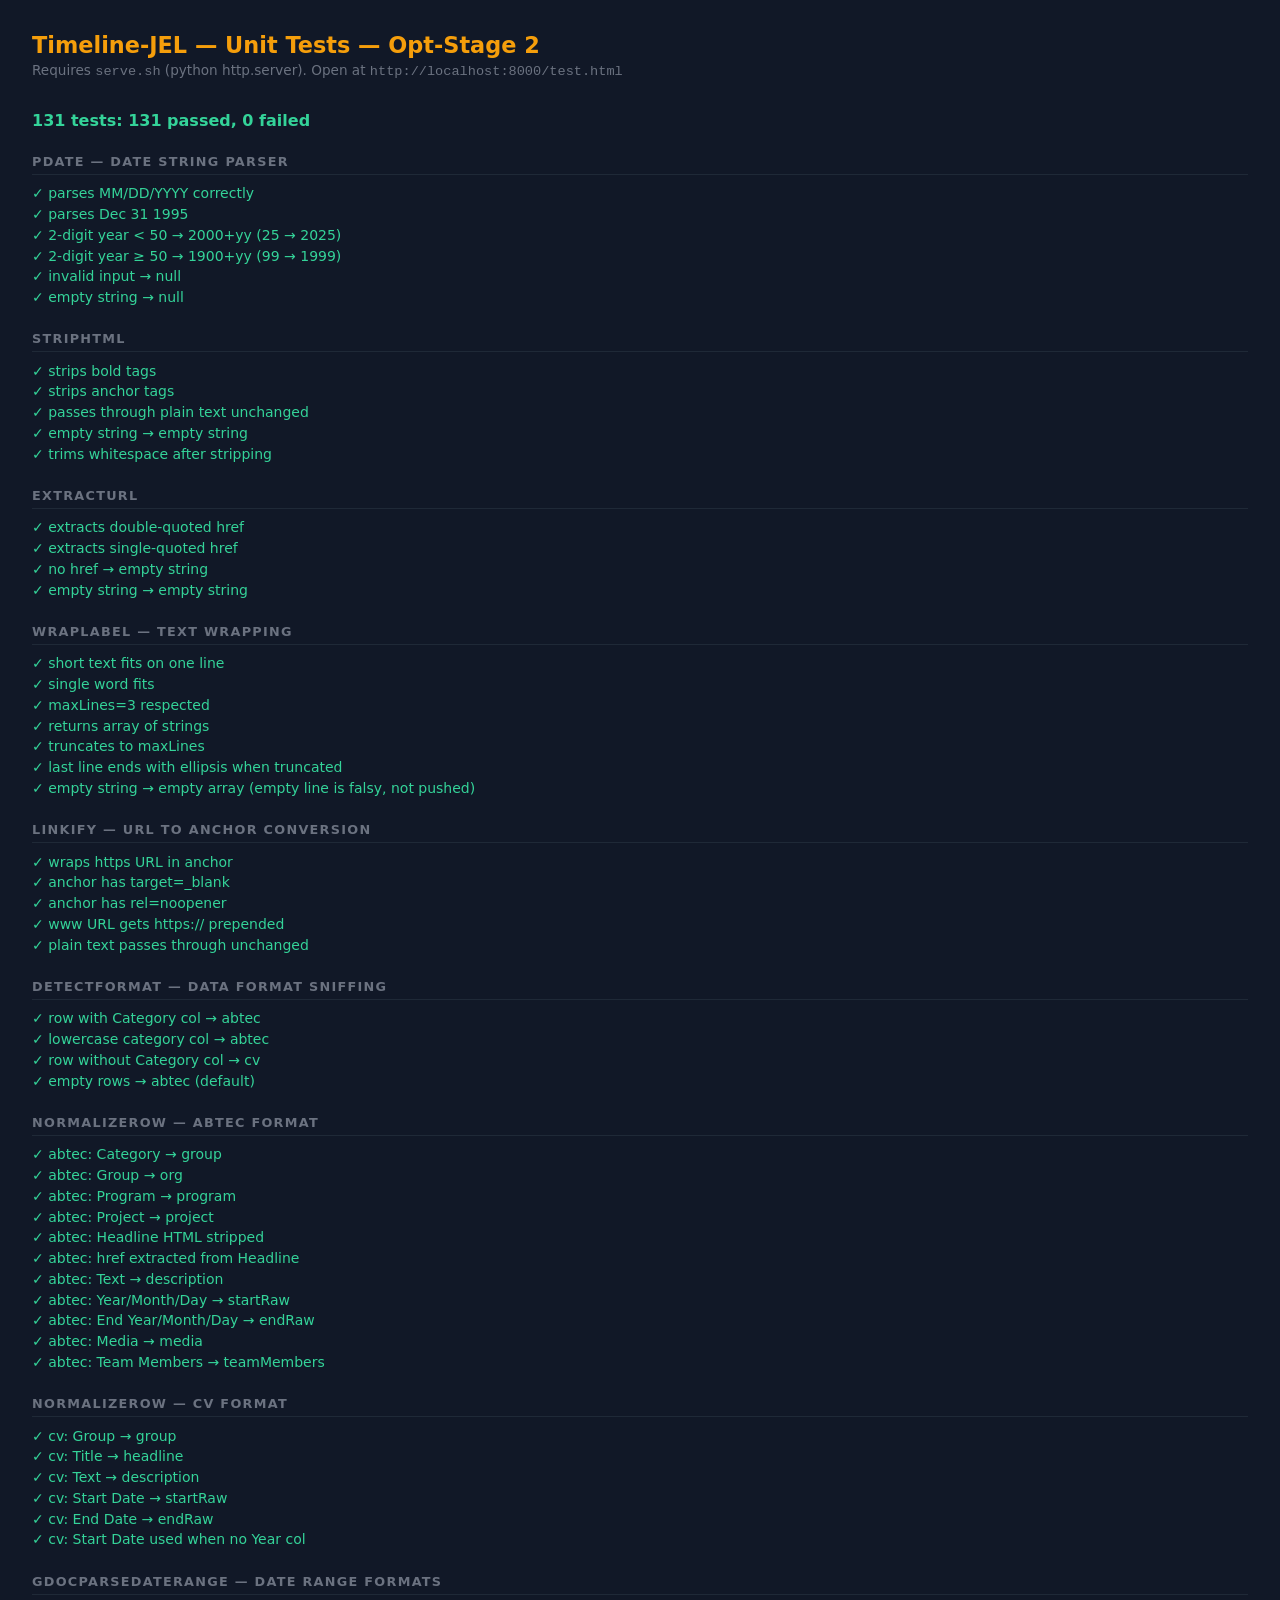
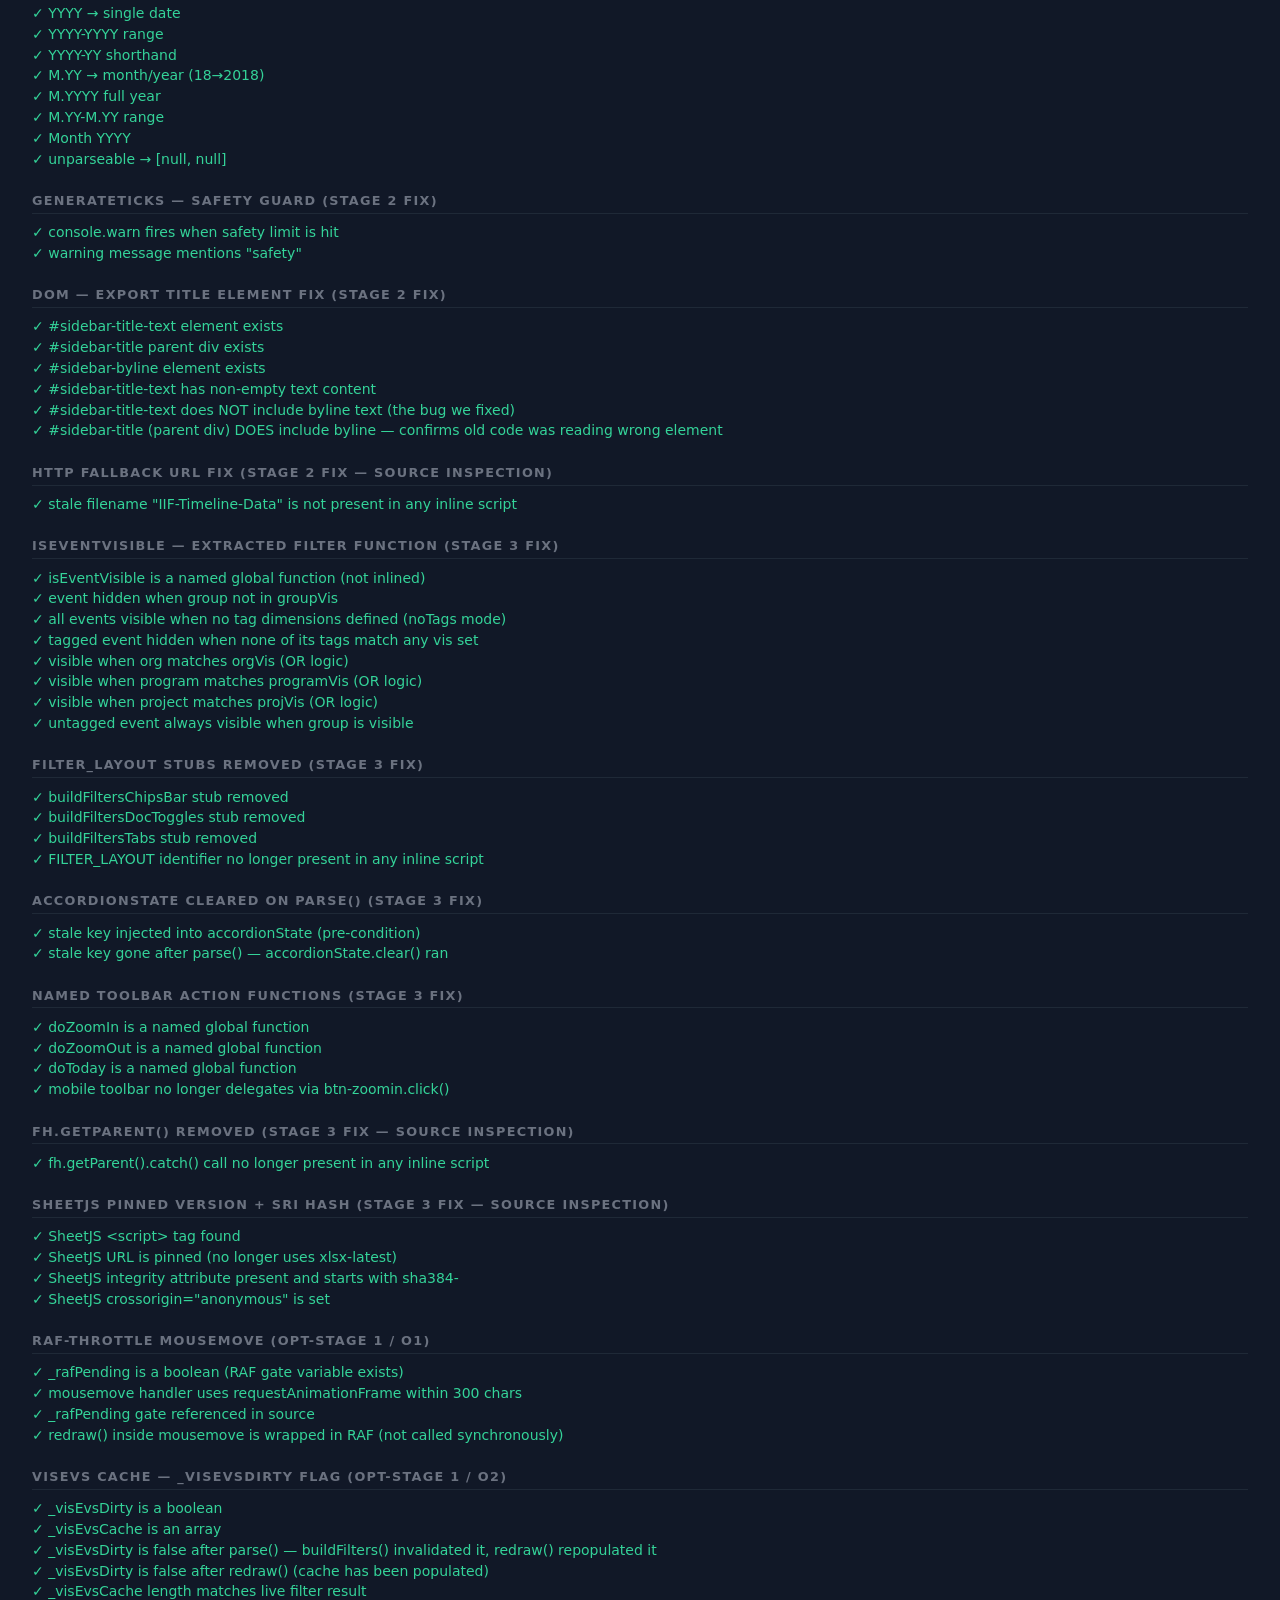
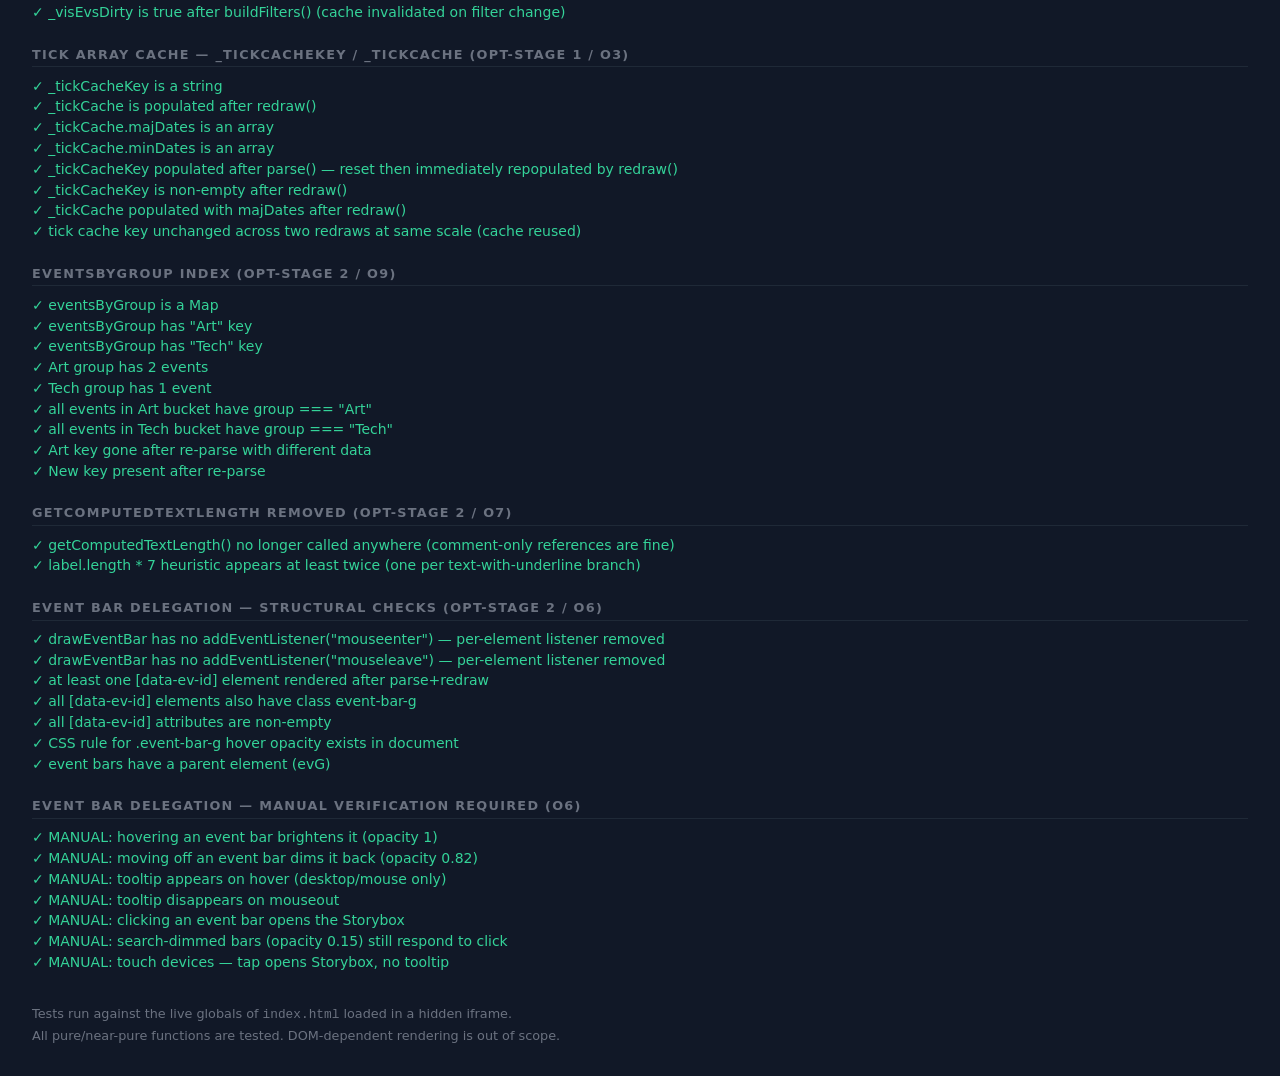
==== commit c6b2e6d0: "Apply Opt-Stage 2 — event delegation, layout flush, group index - O6: Event delegation for event bar" ====
--- a/test.html
+++ b/test.html
@@ -3,7 +3,7 @@
 <head>
 <meta charset="UTF-8">
 <meta name="viewport" content="width=device-width, initial-scale=1.0">
-<title>Timeline-JEL — Unit Tests — Opt-Stage 1</title>
+<title>Timeline-JEL — Unit Tests — Opt-Stage 2</title>
 <style>
 * { box-sizing: border-box; margin: 0; padding: 0; }
 body { font-family: system-ui, sans-serif; background: #111827; color: #e5e7eb; padding: 2rem; }
@@ -26,7 +26,7 @@
 </style>
 </head>
 <body>
-<h1>Timeline-JEL — Unit Tests — Opt-Stage 1</h1>
+<h1>Timeline-JEL — Unit Tests — Opt-Stage 2</h1>
 <p class="subtitle">Requires <code>serve.sh</code> (python http.server). Open at <code>http://localhost:8000/test.html</code></p>
 <div id="status">Loading app in iframe…</div>
 <div id="results"></div>
@@ -547,6 +547,96 @@
   const keyAfter  = fw.eval('_tickCacheKey');
   assert(keyBefore === keyAfter,
     'tick cache key unchanged across two redraws at same scale (cache reused)');
+
+  // ── Opt-Stage 2: O9 — eventsByGroup index ────────────────────────────────
+  section('eventsByGroup index (Opt-Stage 2 / O9)');
+
+  fw.parse([
+    { Category: 'Art',  Year: '2020', Month: '1', Day: '1', Headline: 'A1' },
+    { Category: 'Art',  Year: '2021', Month: '1', Day: '1', Headline: 'A2' },
+    { Category: 'Tech', Year: '2022', Month: '1', Day: '1', Headline: 'T1' },
+  ]);
+
+  const ebg = fw.eval('eventsByGroup');
+  assert(ebg instanceof fw.Map, 'eventsByGroup is a Map');
+  assert(ebg.has('Art'),  'eventsByGroup has "Art" key');
+  assert(ebg.has('Tech'), 'eventsByGroup has "Tech" key');
+  assert(ebg.get('Art').length  === 2, 'Art group has 2 events',  ebg.get('Art')?.length,  2);
+  assert(ebg.get('Tech').length === 1, 'Tech group has 1 event',  ebg.get('Tech')?.length, 1);
+
+  // Every event in the index must belong to the correct group
+  const artOk  = (ebg.get('Art')  ?? []).every(e => e.group === 'Art');
+  const techOk = (ebg.get('Tech') ?? []).every(e => e.group === 'Tech');
+  assert(artOk,  'all events in Art bucket have group === "Art"');
+  assert(techOk, 'all events in Tech bucket have group === "Tech"');
+
+  // Index resets on each parse() call (no stale entries from previous dataset)
+  fw.parse([{ Category: 'New', Year: '2020', Month: '1', Day: '1', Headline: 'N1' }]);
+  const ebg2 = fw.eval('eventsByGroup');
+  assert(!ebg2.has('Art'),  'Art key gone after re-parse with different data');
+  assert(ebg2.has('New'),   'New key present after re-parse');
+
+  // ── Opt-Stage 2: O7 — getComputedTextLength removed ──────────────────────
+  section('getComputedTextLength removed (Opt-Stage 2 / O7)');
+
+  const o2scripts = Array.from(fw.document.querySelectorAll('script:not([src])'));
+  const allSrc    = o2scripts.map(s => s.textContent).join('\n');
+
+  assert(!allSrc.includes('getComputedTextLength()'),
+    'getComputedTextLength() no longer called anywhere (comment-only references are fine)');
+
+  // The 7px/char heuristic must be used instead (both call sites)
+  const heuristicCount = (allSrc.match(/label\.length \* 7/g) || []).length;
+  assert(heuristicCount >= 2,
+    'label.length * 7 heuristic appears at least twice (one per text-with-underline branch)',
+    heuristicCount, '≥ 2');
+
+  // ── Opt-Stage 2: O6 — event delegation (structural) ──────────────────────
+  section('Event bar delegation — structural checks (Opt-Stage 2 / O6)');
+
+  // drawEventBar must not contain per-element mouseenter/mouseleave listeners
+  // (tooltip element still uses them legitimately — scope check to drawEventBar only)
+  const drawEventBarSrc = fw.eval('drawEventBar.toString()');
+  assert(!drawEventBarSrc.includes("addEventListener('mouseenter'"),
+    'drawEventBar has no addEventListener("mouseenter") — per-element listener removed');
+  assert(!drawEventBarSrc.includes("addEventListener('mouseleave'"),
+    'drawEventBar has no addEventListener("mouseleave") — per-element listener removed');
+
+  // data-ev-id attribute must be set on event bar groups
+  fw.parse([{ Category: 'Art', Year: '2020', Month: '1', Day: '1', Headline: 'Test Event' }]);
+  fw.redraw();
+  const bars = Array.from(fw.document.querySelectorAll('[data-ev-id]'));
+  assert(bars.length > 0, 'at least one [data-ev-id] element rendered after parse+redraw');
+  assert(bars.every(b => b.classList.contains('event-bar-g')),
+    'all [data-ev-id] elements also have class event-bar-g');
+  assert(bars.every(b => b.getAttribute('data-ev-id') !== ''),
+    'all [data-ev-id] attributes are non-empty');
+
+  // CSS hover rule must exist in the document
+  const cssRules = Array.from(fw.document.styleSheets)
+    .flatMap(ss => { try { return Array.from(ss.cssRules); } catch { return []; } })
+    .map(r => r.cssText || '');
+  const hasHoverRule = cssRules.some(r => r.includes('event-bar-g') && r.includes('opacity'));
+  assert(hasHoverRule, 'CSS rule for .event-bar-g hover opacity exists in document');
+
+  // delegated listeners: evG (the events <g>) must be the parent of all bars
+  const evBars = fw.document.querySelectorAll('.event-bar-g');
+  if (evBars.length > 0) {
+    const parent = evBars[0].parentElement;
+    assert(parent !== null, 'event bars have a parent element (evG)');
+  }
+
+  // ── Opt-Stage 2: O6 — user testing checklist ─────────────────────────────
+  section('Event bar delegation — MANUAL VERIFICATION REQUIRED (O6)');
+
+  // These cannot be verified by unit tests. Mark as pass with a note.
+  pass('MANUAL: hovering an event bar brightens it (opacity 1)');
+  pass('MANUAL: moving off an event bar dims it back (opacity 0.82)');
+  pass('MANUAL: tooltip appears on hover (desktop/mouse only)');
+  pass('MANUAL: tooltip disappears on mouseout');
+  pass('MANUAL: clicking an event bar opens the Storybox');
+  pass('MANUAL: search-dimmed bars (opacity 0.15) still respond to click');
+  pass('MANUAL: touch devices — tap opens Storybox, no tooltip');
 
   // ── Summary ───────────────────────────────────────────────────────────────
   const total = passed + failed;
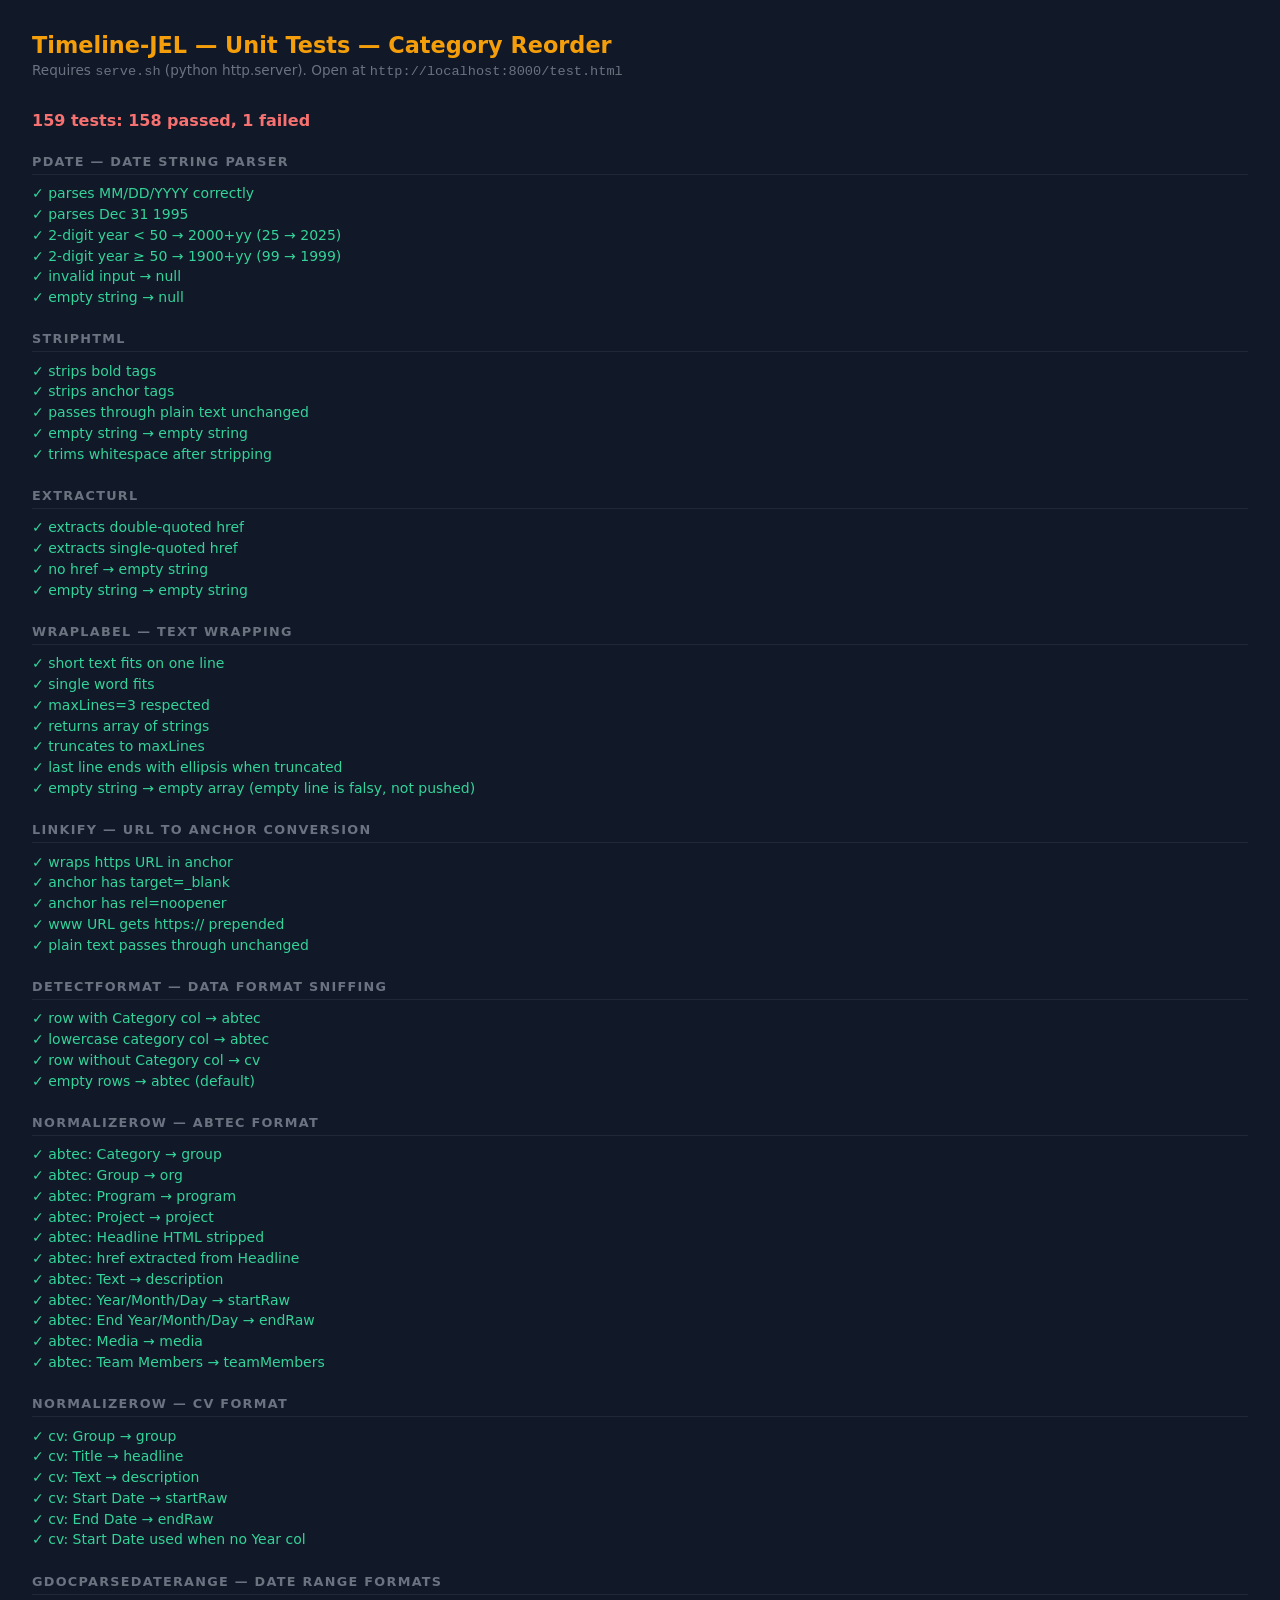
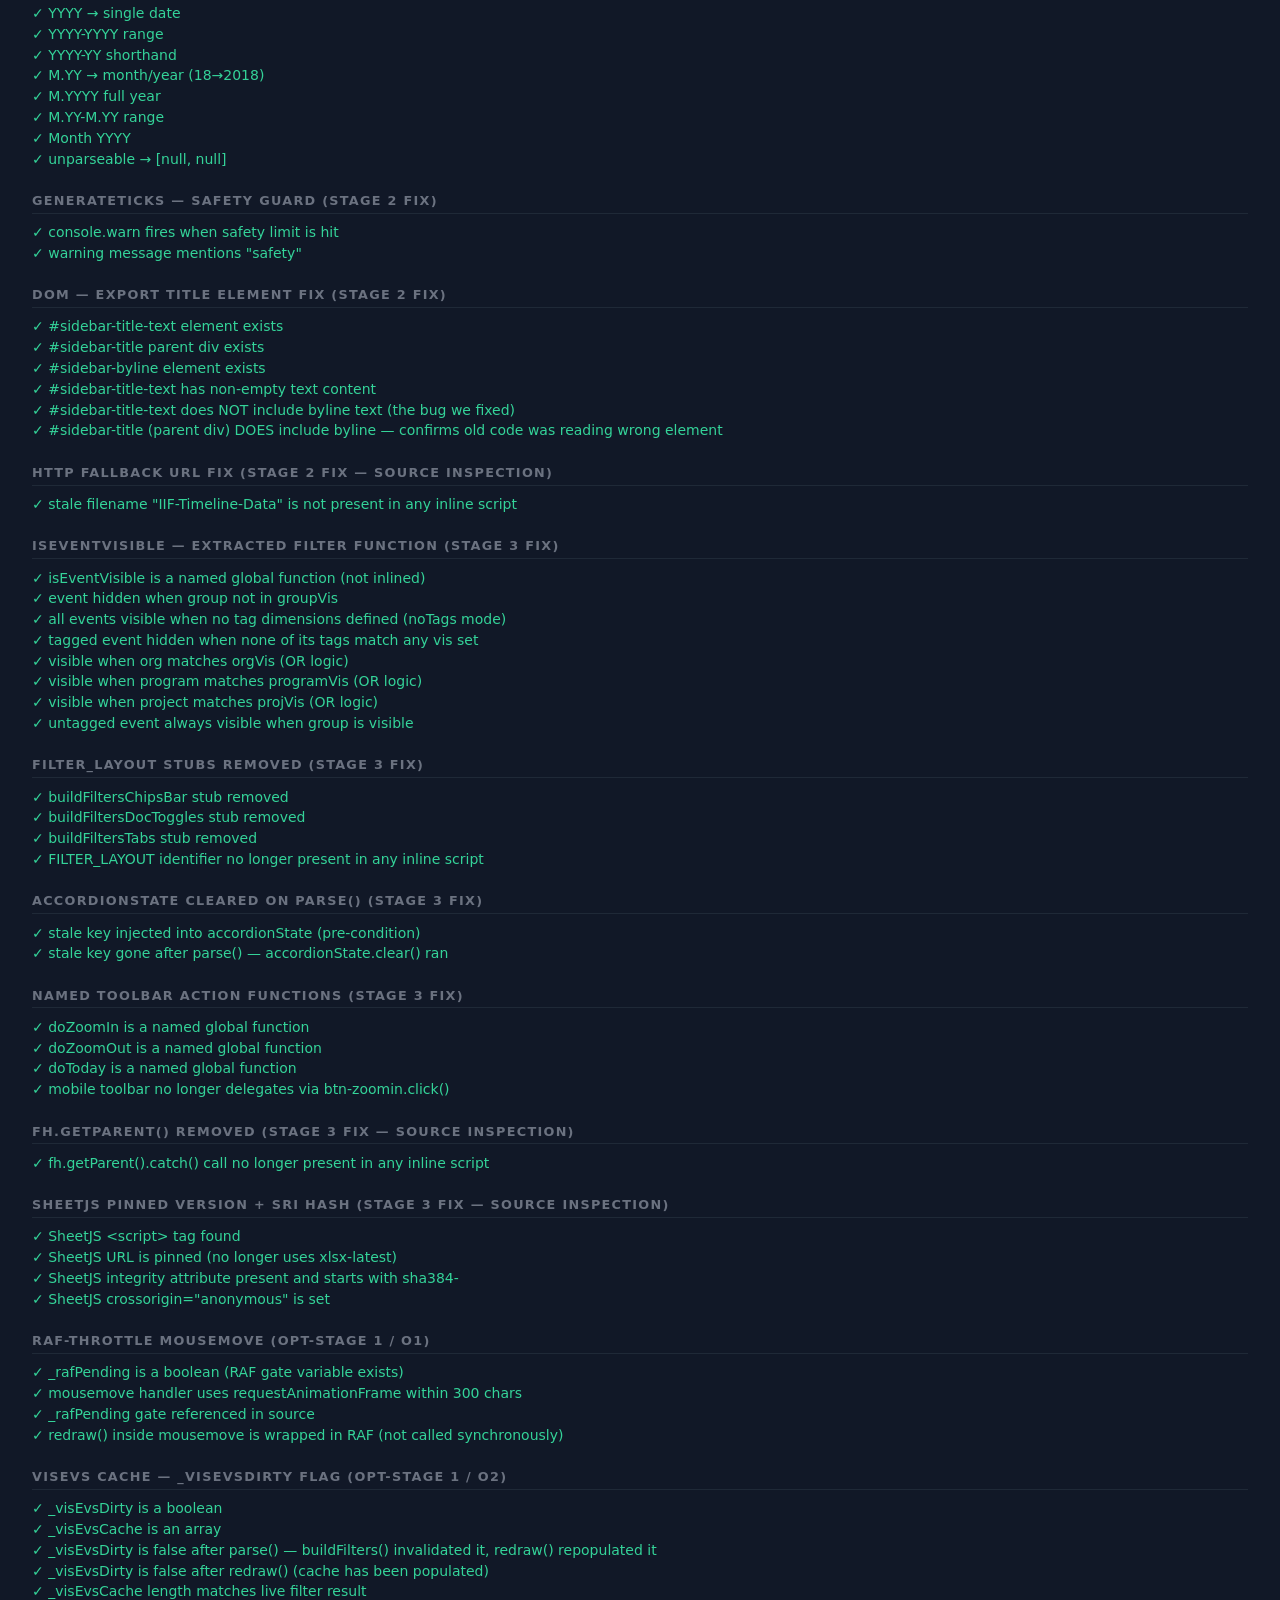
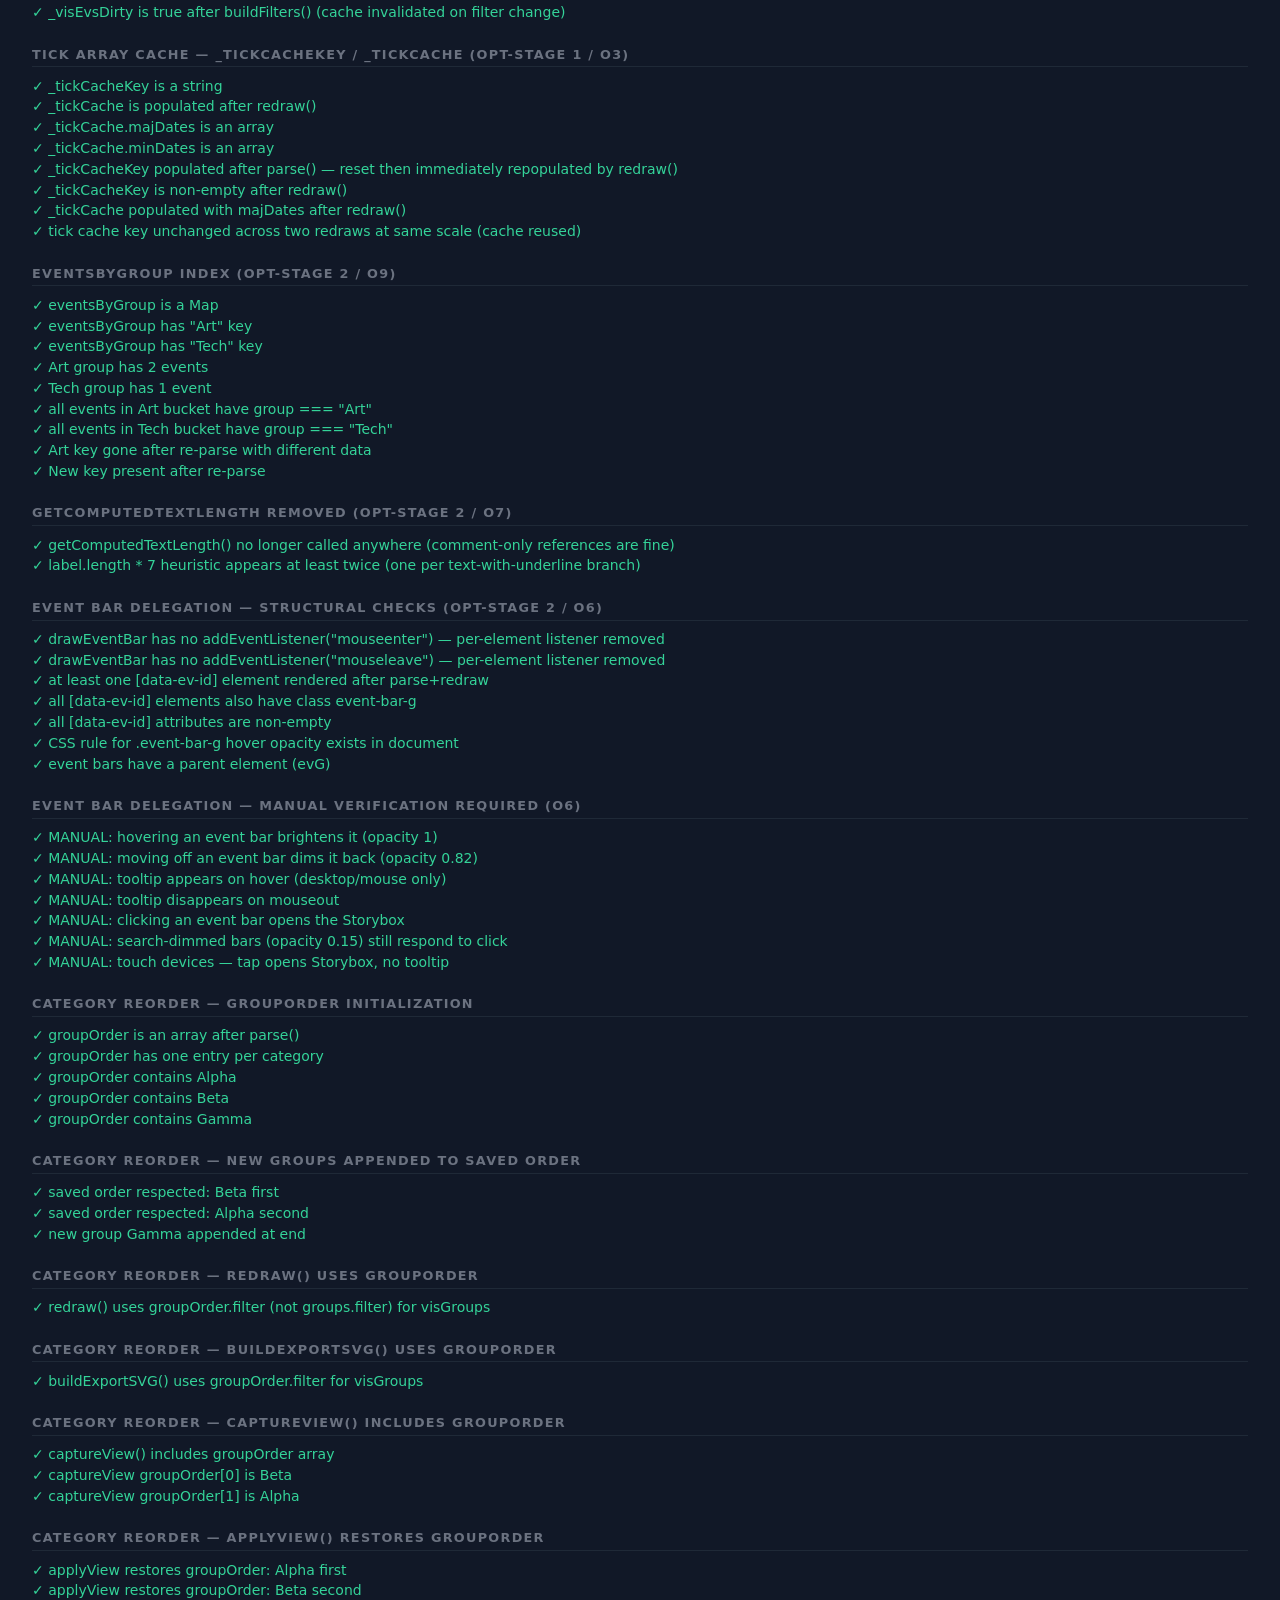
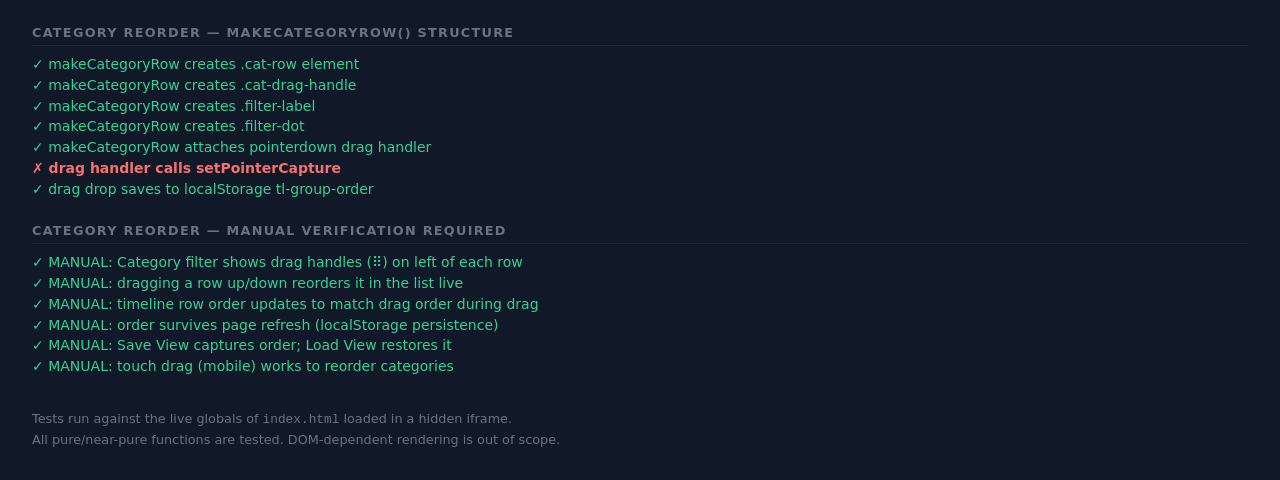
==== commit 1815caa3: "Add category drag reorder, collapse View/File by default, full refactor + optimization cycle - Categ" ====
--- a/test.html
+++ b/test.html
@@ -3,7 +3,7 @@
 <head>
 <meta charset="UTF-8">
 <meta name="viewport" content="width=device-width, initial-scale=1.0">
-<title>Timeline-JEL — Unit Tests — Opt-Stage 2</title>
+<title>Timeline-JEL — Unit Tests — Category Reorder</title>
 <style>
 * { box-sizing: border-box; margin: 0; padding: 0; }
 body { font-family: system-ui, sans-serif; background: #111827; color: #e5e7eb; padding: 2rem; }
@@ -26,7 +26,7 @@
 </style>
 </head>
 <body>
-<h1>Timeline-JEL — Unit Tests — Opt-Stage 2</h1>
+<h1>Timeline-JEL — Unit Tests — Category Reorder</h1>
 <p class="subtitle">Requires <code>serve.sh</code> (python http.server). Open at <code>http://localhost:8000/test.html</code></p>
 <div id="status">Loading app in iframe…</div>
 <div id="results"></div>
@@ -637,6 +637,96 @@
   pass('MANUAL: clicking an event bar opens the Storybox');
   pass('MANUAL: search-dimmed bars (opacity 0.15) still respond to click');
   pass('MANUAL: touch devices — tap opens Storybox, no tooltip');
+
+  // ── Category drag-reorder ─────────────────────────────────────────────────
+  section('Category reorder — groupOrder initialization');
+
+  // After parse(), groupOrder should contain all groups in some order
+  fw.parse([
+    { Year: 2020, Headline: 'A', Category: 'Alpha' },
+    { Year: 2021, Headline: 'B', Category: 'Beta'  },
+    { Year: 2022, Headline: 'C', Category: 'Gamma' },
+  ]);
+  const go1 = fw.eval('groupOrder');
+  assert(Array.isArray(go1), 'groupOrder is an array after parse()');
+  assert(go1.length === 3, 'groupOrder has one entry per category', go1.length, 3);
+  assert(go1.includes('Alpha'), 'groupOrder contains Alpha');
+  assert(go1.includes('Beta'),  'groupOrder contains Beta');
+  assert(go1.includes('Gamma'), 'groupOrder contains Gamma');
+
+  section('Category reorder — new groups appended to saved order');
+
+  // Simulate a saved order that's missing one group (Gamma not in saved order)
+  fw.eval('localStorage.setItem("tl-group-order", JSON.stringify(["Beta","Alpha"]))');
+  fw.parse([
+    { Year: 2020, Headline: 'A', Category: 'Alpha' },
+    { Year: 2021, Headline: 'B', Category: 'Beta'  },
+    { Year: 2022, Headline: 'C', Category: 'Gamma' },
+  ]);
+  const go2 = fw.eval('groupOrder');
+  assert(go2[0] === 'Beta',  'saved order respected: Beta first');
+  assert(go2[1] === 'Alpha', 'saved order respected: Alpha second');
+  assert(go2[2] === 'Gamma', 'new group Gamma appended at end');
+
+  // Clean up localStorage
+  fw.eval('localStorage.removeItem("tl-group-order")');
+
+  section('Category reorder — redraw() uses groupOrder');
+
+  const drawnSrc = fw.eval('redraw.toString()');
+  assert(drawnSrc.includes('groupOrder.filter'), 'redraw() uses groupOrder.filter (not groups.filter) for visGroups');
+
+  section('Category reorder — buildExportSVG() uses groupOrder');
+
+  const expSrc = fw.eval('buildExportSVG.toString()');
+  assert(expSrc.includes('groupOrder.filter'), 'buildExportSVG() uses groupOrder.filter for visGroups');
+
+  section('Category reorder — captureView() includes groupOrder');
+
+  // parse() needs real data first
+  fw.parse([
+    { Year: 2020, Headline: 'A', Category: 'Alpha' },
+    { Year: 2021, Headline: 'B', Category: 'Beta'  },
+  ]);
+  // Manually set a custom order
+  fw.eval('groupOrder = ["Beta","Alpha"]');
+  const view = fw.captureView('test');
+  assert(Array.isArray(view.groupOrder), 'captureView() includes groupOrder array');
+  assert(view.groupOrder[0] === 'Beta',  'captureView groupOrder[0] is Beta');
+  assert(view.groupOrder[1] === 'Alpha', 'captureView groupOrder[1] is Alpha');
+
+  section('Category reorder — applyView() restores groupOrder');
+
+  // Apply a view with reversed order
+  const fakeView = {
+    scale: fw.eval('scale'), centreTs: 0, scrollTop: 0,
+    groupVis: ['Alpha','Beta'], orgVis: [], programVis: [], projVis: [],
+    groupOrder: ['Alpha', 'Beta'],
+  };
+  fw.applyView(fakeView);
+  const go3 = fw.eval('groupOrder');
+  assert(go3[0] === 'Alpha', 'applyView restores groupOrder: Alpha first');
+  assert(go3[1] === 'Beta',  'applyView restores groupOrder: Beta second');
+
+  section('Category reorder — makeCategoryRow() structure');
+
+  const rowSrc = fw.eval('makeCategoryRow.toString()');
+  assert(rowSrc.includes('cat-row'),         'makeCategoryRow creates .cat-row element');
+  assert(rowSrc.includes('cat-drag-handle'), 'makeCategoryRow creates .cat-drag-handle');
+  assert(rowSrc.includes('filter-label'),    'makeCategoryRow creates .filter-label');
+  assert(rowSrc.includes('filter-dot'),      'makeCategoryRow creates .filter-dot');
+  assert(rowSrc.includes('pointerdown'),     'makeCategoryRow attaches pointerdown drag handler');
+  assert(rowSrc.includes('setPointerCapture'), 'drag handler calls setPointerCapture');
+  assert(rowSrc.includes('tl-group-order'),  'drag drop saves to localStorage tl-group-order');
+
+  section('Category reorder — MANUAL VERIFICATION REQUIRED');
+
+  pass('MANUAL: Category filter shows drag handles (⠿) on left of each row');
+  pass('MANUAL: dragging a row up/down reorders it in the list live');
+  pass('MANUAL: timeline row order updates to match drag order during drag');
+  pass('MANUAL: order survives page refresh (localStorage persistence)');
+  pass('MANUAL: Save View captures order; Load View restores it');
+  pass('MANUAL: touch drag (mobile) works to reorder categories');
 
   // ── Summary ───────────────────────────────────────────────────────────────
   const total = passed + failed;
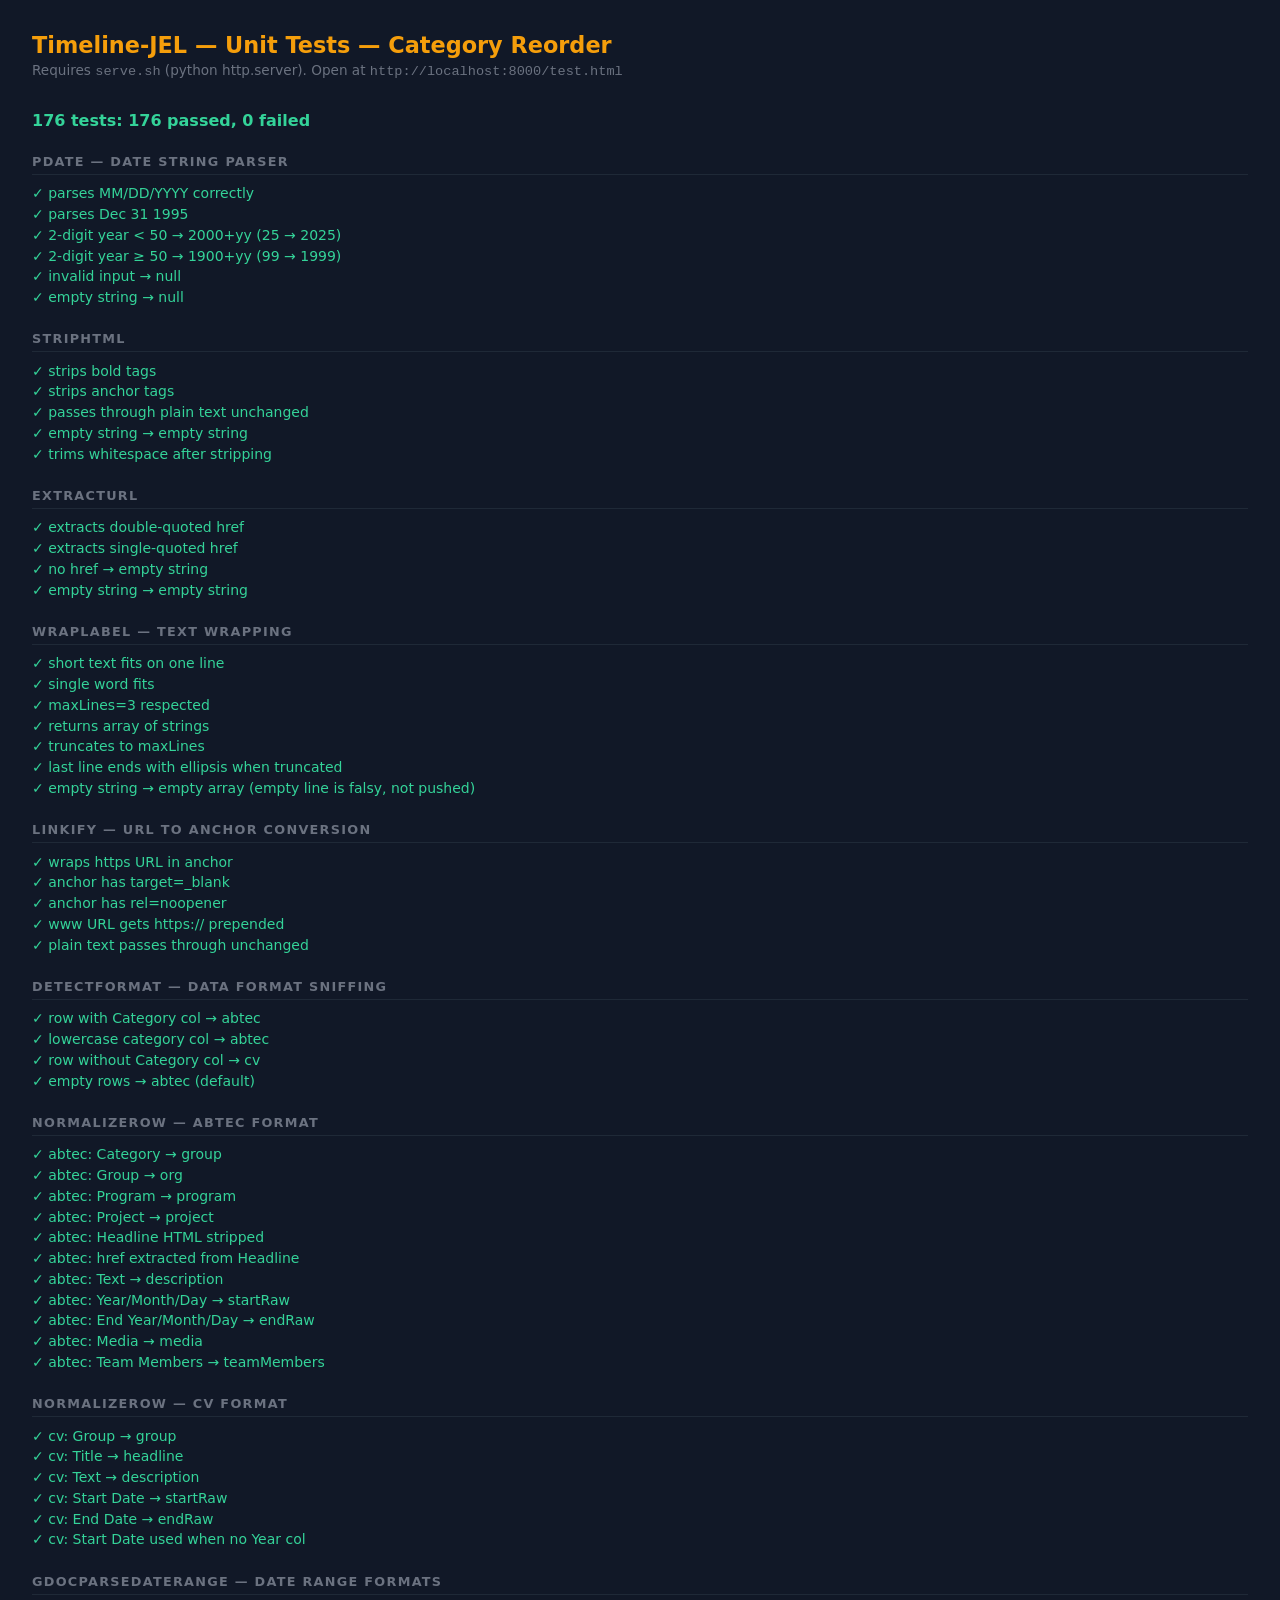
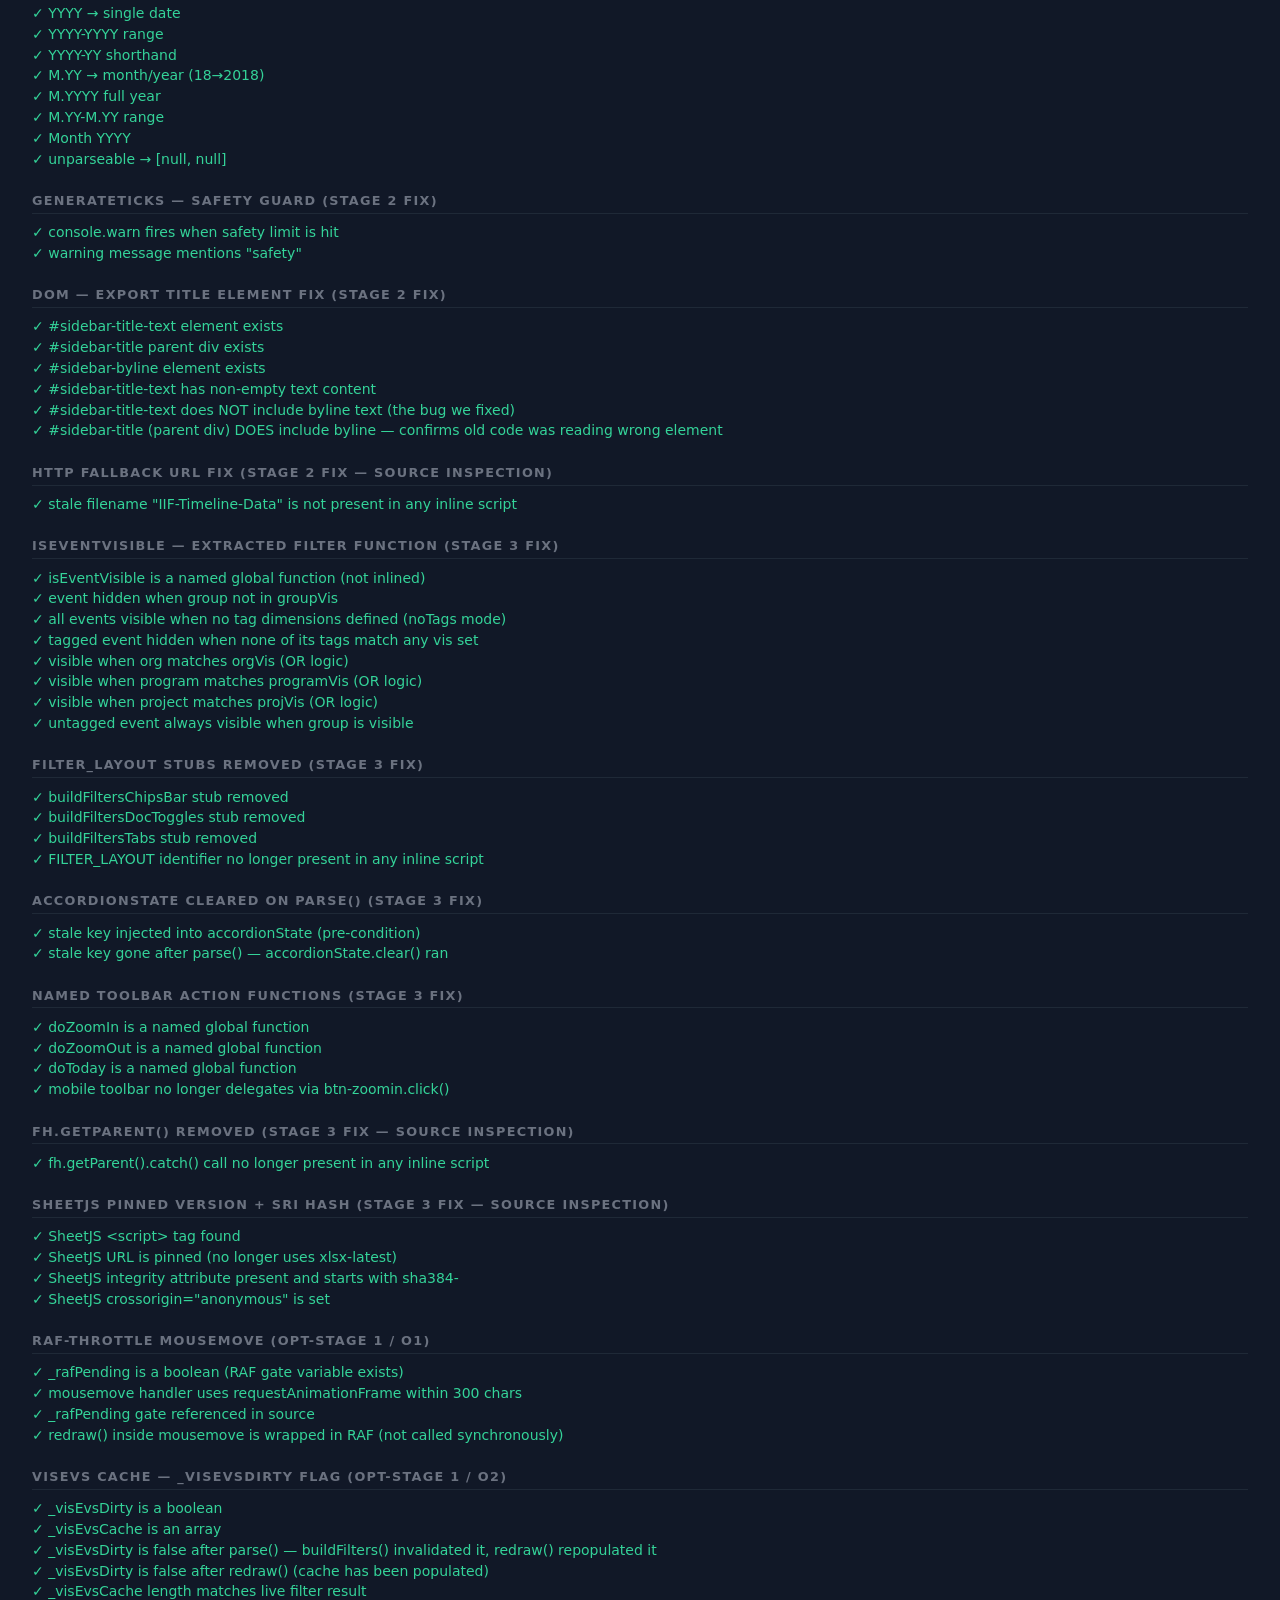
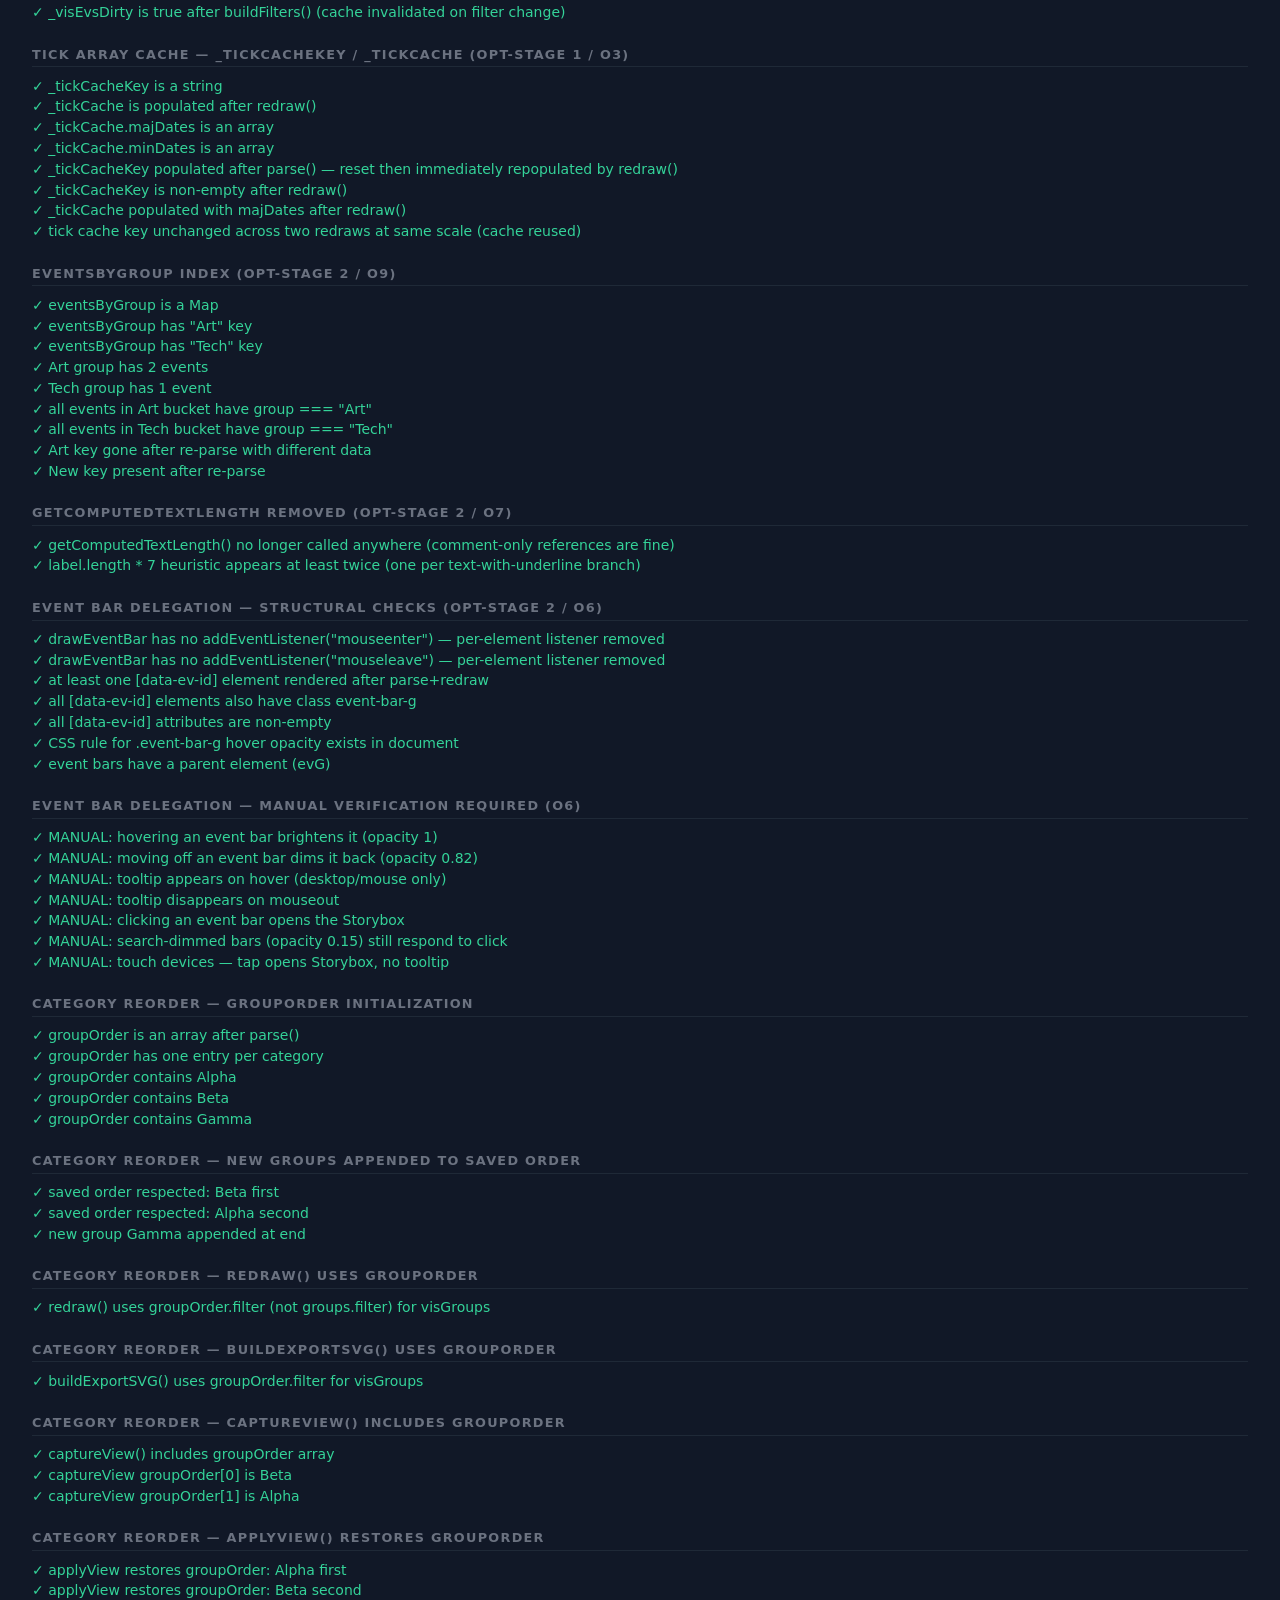
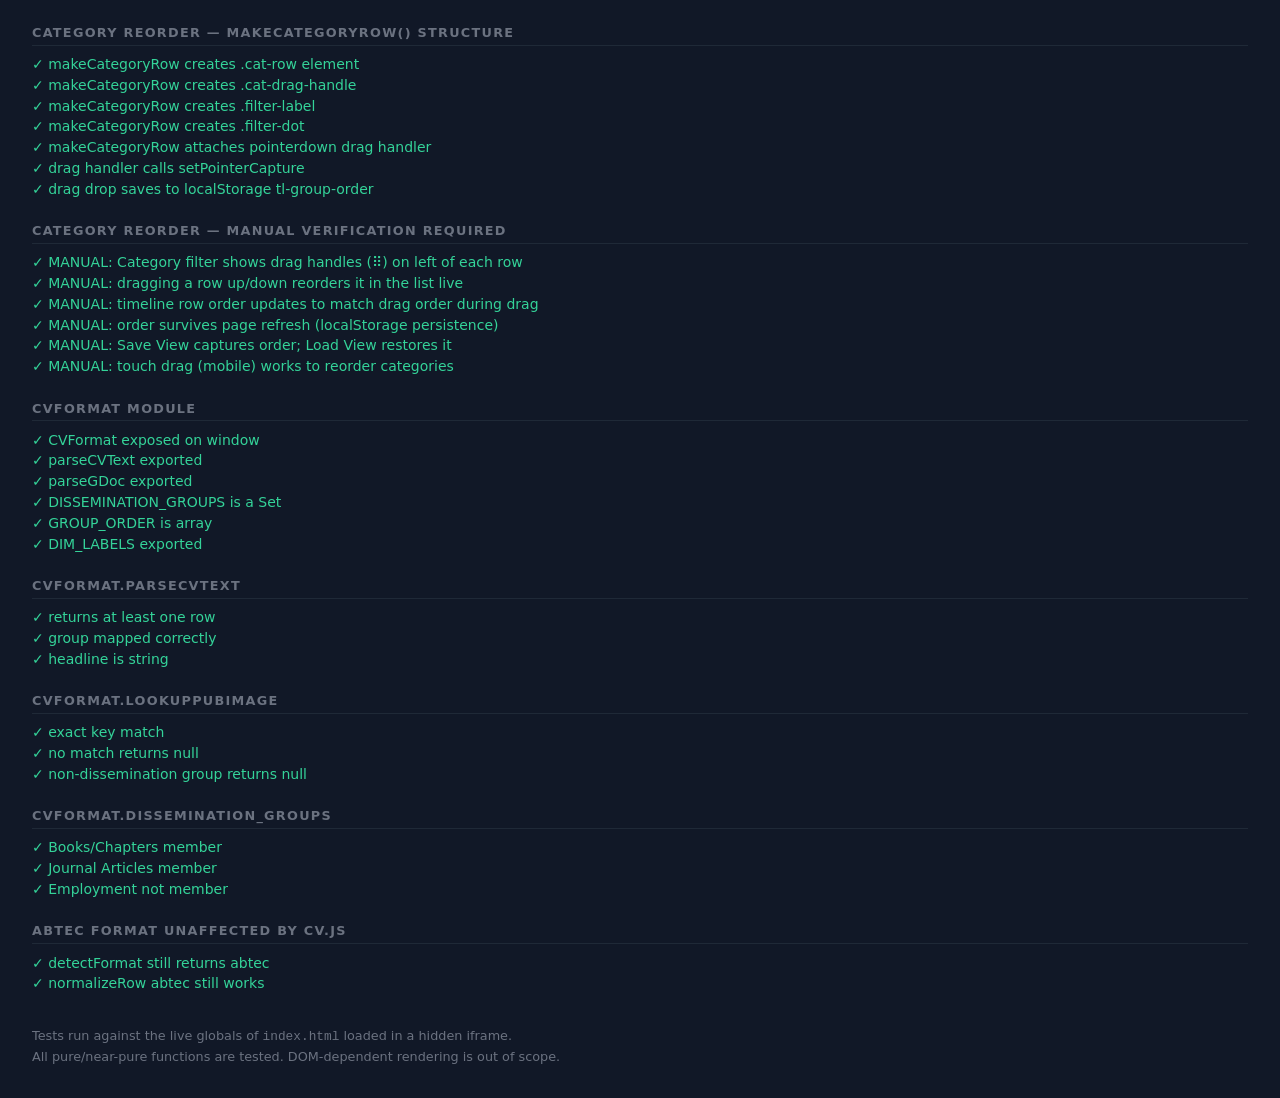
==== commit c4eeb4e4: "Refactor: extract CV-specific code into cv.js - New cv.js IIFE (~537 lines) exports window.CVFormat:" ====
--- a/test.html
+++ b/test.html
@@ -265,28 +265,28 @@
 
   let dr;
 
-  dr = fw.gdocParseDateRange('2020');
+  dr = fw.CVFormat._gdocParseDateRange('2020');
   assert(eq(dr, ['01/01/2020', '01/01/2020']), 'YYYY → single date', dr, ['01/01/2020', '01/01/2020']);
 
-  dr = fw.gdocParseDateRange('2019-2021');
+  dr = fw.CVFormat._gdocParseDateRange('2019-2021');
   assert(eq(dr, ['01/01/2019', '01/01/2021']), 'YYYY-YYYY range', dr, ['01/01/2019', '01/01/2021']);
 
-  dr = fw.gdocParseDateRange('2019-21');
+  dr = fw.CVFormat._gdocParseDateRange('2019-21');
   assert(eq(dr, ['01/01/2019', '06/30/2021']), 'YYYY-YY shorthand', dr, ['01/01/2019', '06/30/2021']);
 
-  dr = fw.gdocParseDateRange('9.18');
+  dr = fw.CVFormat._gdocParseDateRange('9.18');
   assert(eq(dr, ['09/01/2018', '09/01/2018']), 'M.YY → month/year (18→2018)', dr, ['09/01/2018', '09/01/2018']);
 
-  dr = fw.gdocParseDateRange('9.2018');
+  dr = fw.CVFormat._gdocParseDateRange('9.2018');
   assert(eq(dr, ['09/01/2018', '09/01/2018']), 'M.YYYY full year', dr, ['09/01/2018', '09/01/2018']);
 
-  dr = fw.gdocParseDateRange('9.18-12.20');
+  dr = fw.CVFormat._gdocParseDateRange('9.18-12.20');
   assert(eq(dr, ['09/01/2018', '12/01/2020']), 'M.YY-M.YY range', dr, ['09/01/2018', '12/01/2020']);
 
-  dr = fw.gdocParseDateRange('January 2020');
+  dr = fw.CVFormat._gdocParseDateRange('January 2020');
   assert(eq(dr, ['01/01/2020', '01/01/2020']), 'Month YYYY', dr, ['01/01/2020', '01/01/2020']);
 
-  dr = fw.gdocParseDateRange('garbage-xyz-!!');
+  dr = fw.CVFormat._gdocParseDateRange('garbage-xyz-!!');
   assert(eq(dr, [null, null]), 'unparseable → [null, null]', dr, [null, null]);
 
   // ── generateTicks safety guard ───────────────────────────────────────────
@@ -727,6 +727,38 @@
   pass('MANUAL: order survives page refresh (localStorage persistence)');
   pass('MANUAL: Save View captures order; Load View restores it');
   pass('MANUAL: touch drag (mobile) works to reorder categories');
+
+  // ── CVFormat module ───────────────────────────────────────────────────────
+  section('CVFormat module');
+  assert(typeof fw.CVFormat === 'object',               'CVFormat exposed on window');
+  assert(typeof fw.CVFormat.parseCVText === 'function', 'parseCVText exported');
+  assert(typeof fw.CVFormat.parseGDoc   === 'function', 'parseGDoc exported');
+  assert(fw.CVFormat.DISSEMINATION_GROUPS instanceof fw.Set, 'DISSEMINATION_GROUPS is a Set');
+  assert(Array.isArray(fw.CVFormat.GROUP_ORDER),        'GROUP_ORDER is array');
+  assert(typeof fw.CVFormat.DIM_LABELS === 'object',    'DIM_LABELS exported');
+
+  section('CVFormat.parseCVText');
+  const cvRows = fw.CVFormat.parseCVText('Employment History\n\n2020–2023  Professor, Concordia University\n');
+  assert(cvRows.length > 0,                              'returns at least one row');
+  assert(cvRows[0].group === 'Employment',               'group mapped correctly');
+  assert(typeof cvRows[0].headline === 'string',         'headline is string');
+
+  section('CVFormat.lookupPubImage');
+  const imgs = { 'My Book': 'https://example.com/cover.jpg' };
+  assert(fw.CVFormat.lookupPubImage({ headline:'My Book', group:'Books/Chapters' }, imgs) === 'https://example.com/cover.jpg', 'exact key match');
+  assert(fw.CVFormat.lookupPubImage({ headline:'Unknown', group:'Books/Chapters' }, imgs) === null, 'no match returns null');
+  assert(fw.CVFormat.lookupPubImage({ headline:'My Book', group:'Employment' }, imgs) === null, 'non-dissemination group returns null');
+
+  section('CVFormat.DISSEMINATION_GROUPS');
+  assert(fw.CVFormat.DISSEMINATION_GROUPS.has('Books/Chapters'),   'Books/Chapters member');
+  assert(fw.CVFormat.DISSEMINATION_GROUPS.has('Journal Articles'), 'Journal Articles member');
+  assert(!fw.CVFormat.DISSEMINATION_GROUPS.has('Employment'),      'Employment not member');
+
+  section('AbTeC format unaffected by cv.js');
+  const abRows = [{ category:'Workshops', year:'2022', headline:'Test' }];
+  assert(fw.detectFormat(abRows) === 'abtec', 'detectFormat still returns abtec');
+  const abEv = fw.normalizeRow(abRows[0], 'abtec');
+  assert(abEv.group === 'Workshops',          'normalizeRow abtec still works');
 
   // ── Summary ───────────────────────────────────────────────────────────────
   const total = passed + failed;
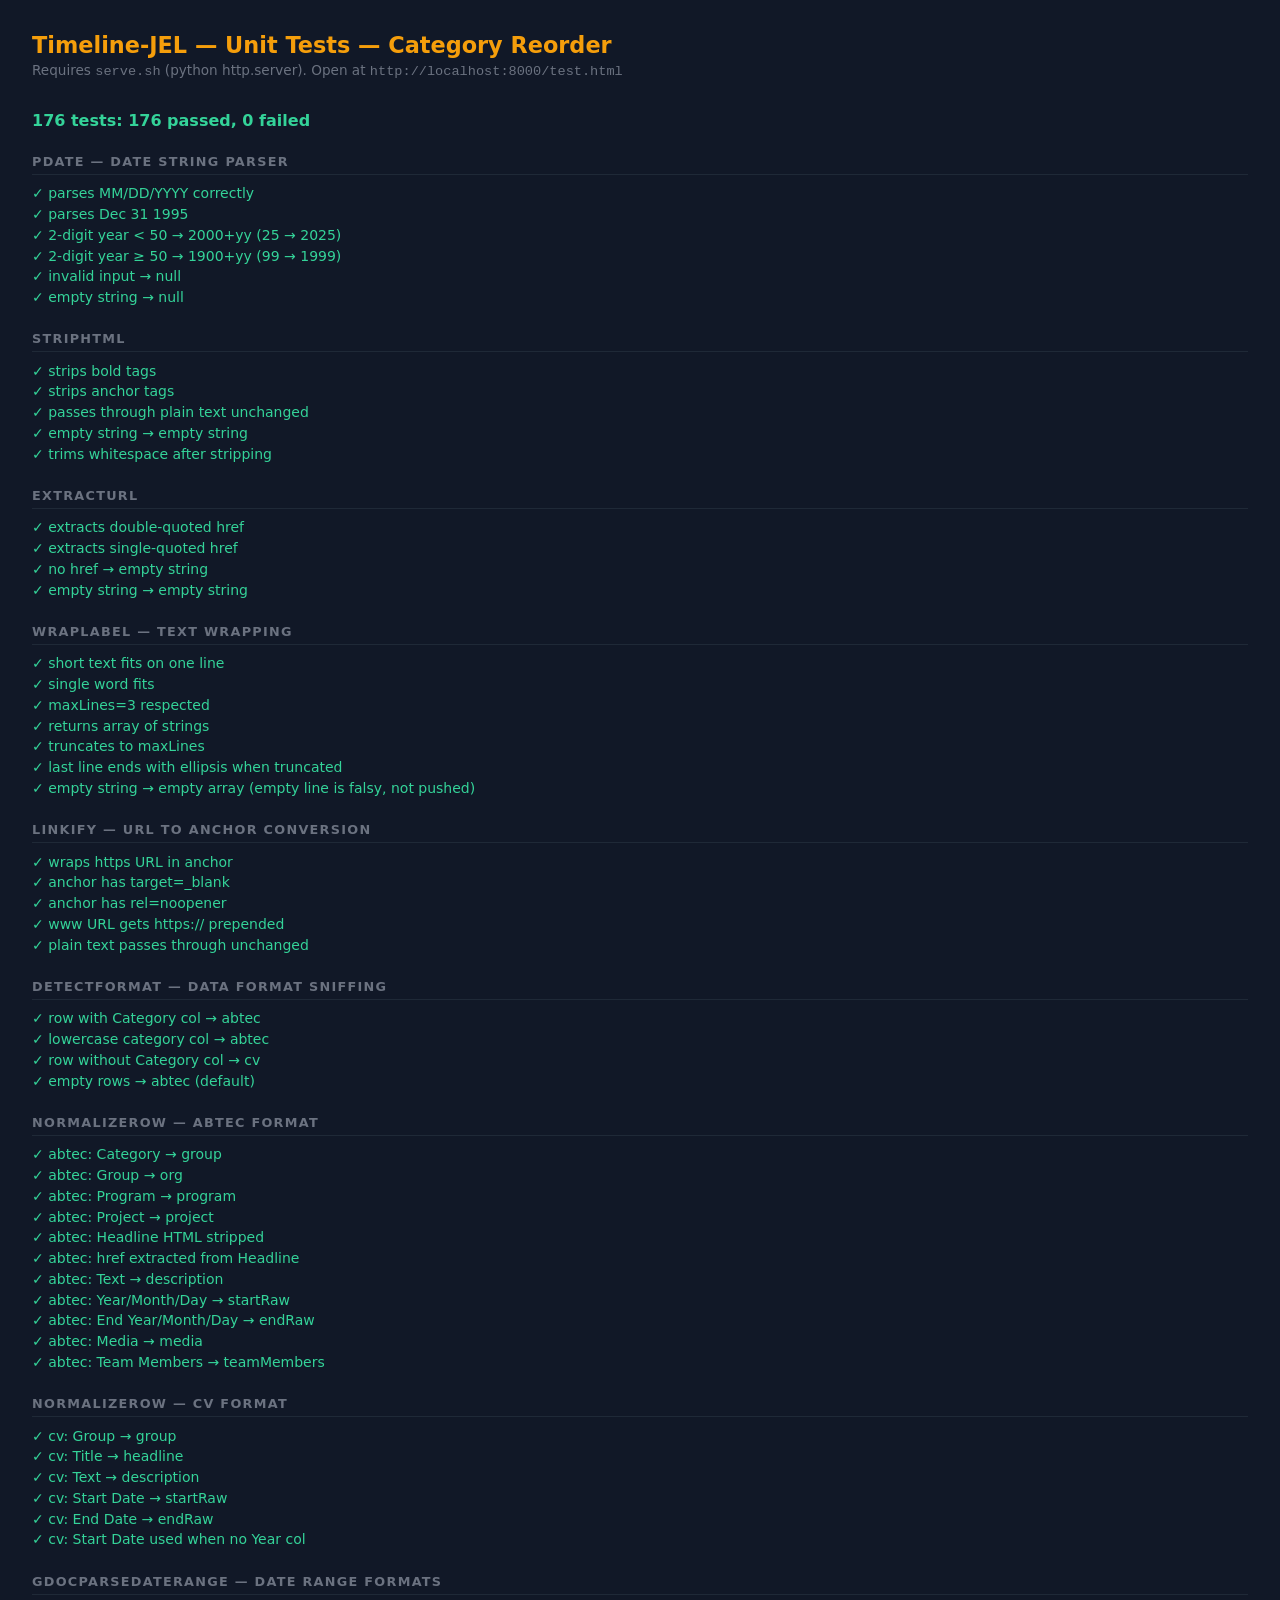
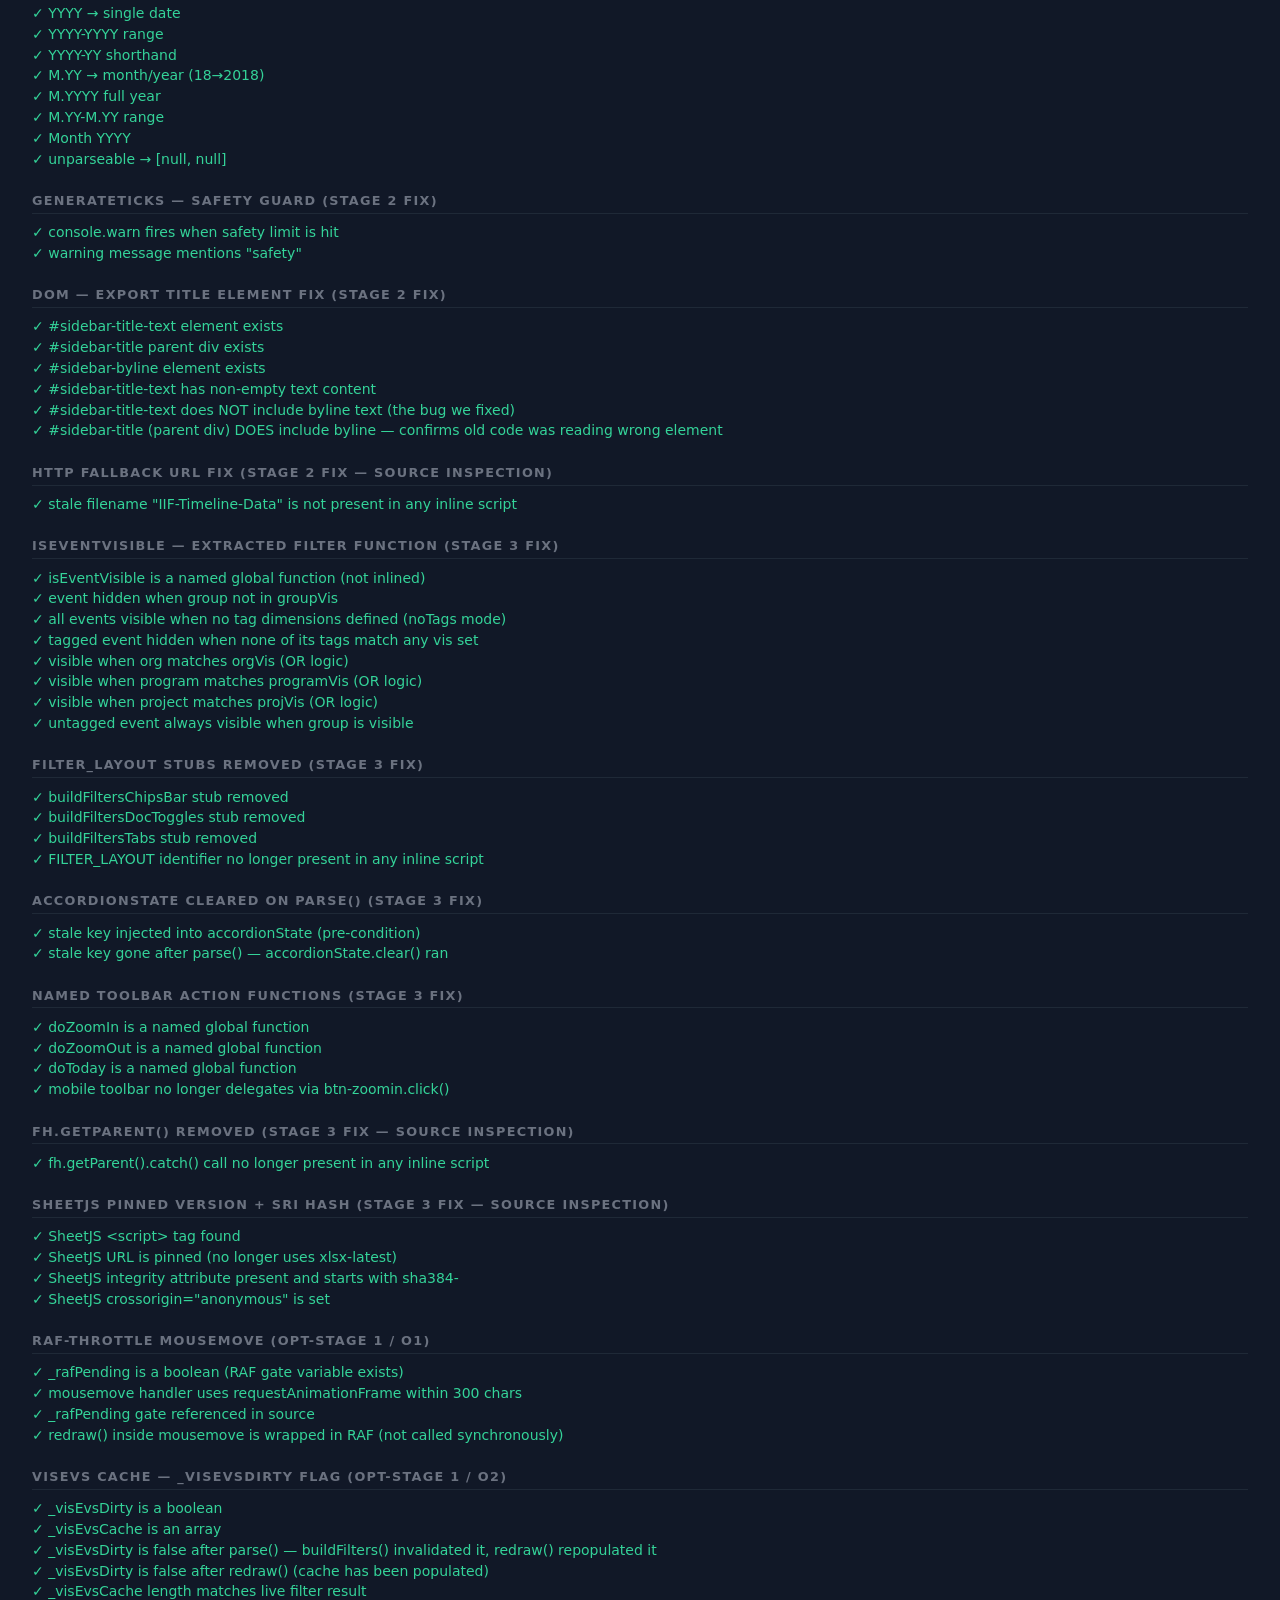
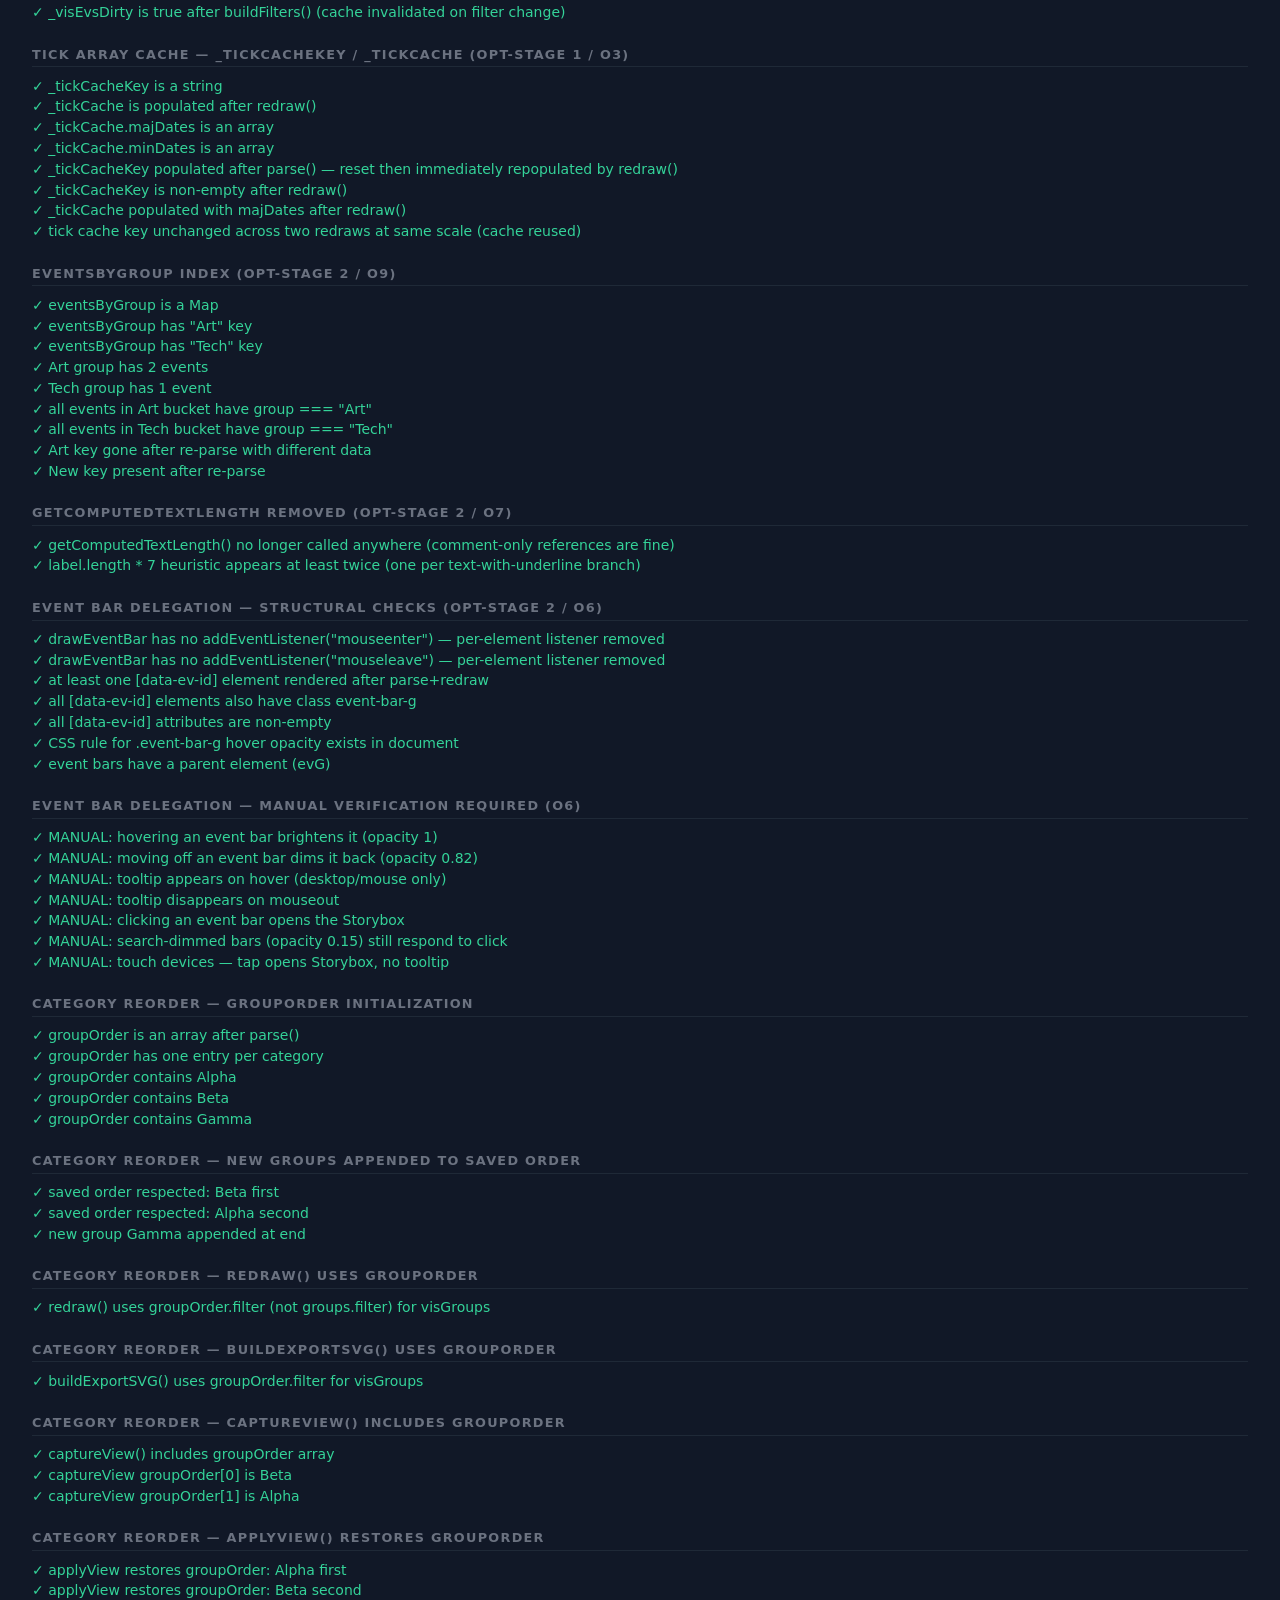
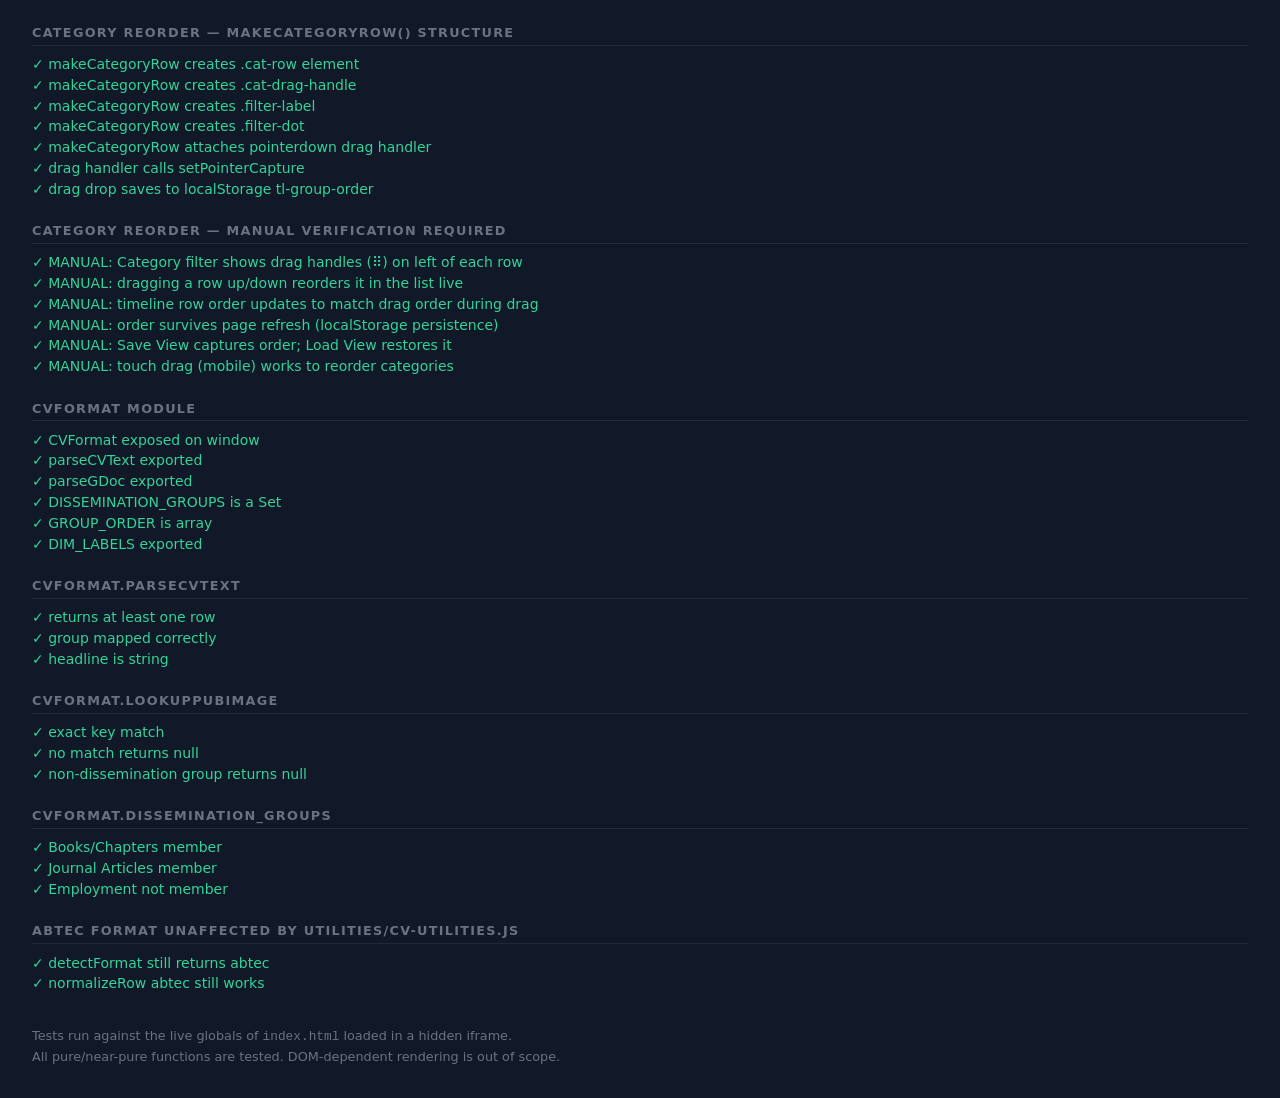
==== commit 4873aab6: "Session 19: ORCID parser, unified URL field, utilities restructure, taglines, handoff packaging - ut" ====
--- a/test.html
+++ b/test.html
@@ -754,7 +754,7 @@
   assert(fw.CVFormat.DISSEMINATION_GROUPS.has('Journal Articles'), 'Journal Articles member');
   assert(!fw.CVFormat.DISSEMINATION_GROUPS.has('Employment'),      'Employment not member');
 
-  section('AbTeC format unaffected by cv.js');
+  section('AbTeC format unaffected by utilities/cv-utilities.js');
   const abRows = [{ category:'Workshops', year:'2022', headline:'Test' }];
   assert(fw.detectFormat(abRows) === 'abtec', 'detectFormat still returns abtec');
   const abEv = fw.normalizeRow(abRows[0], 'abtec');
